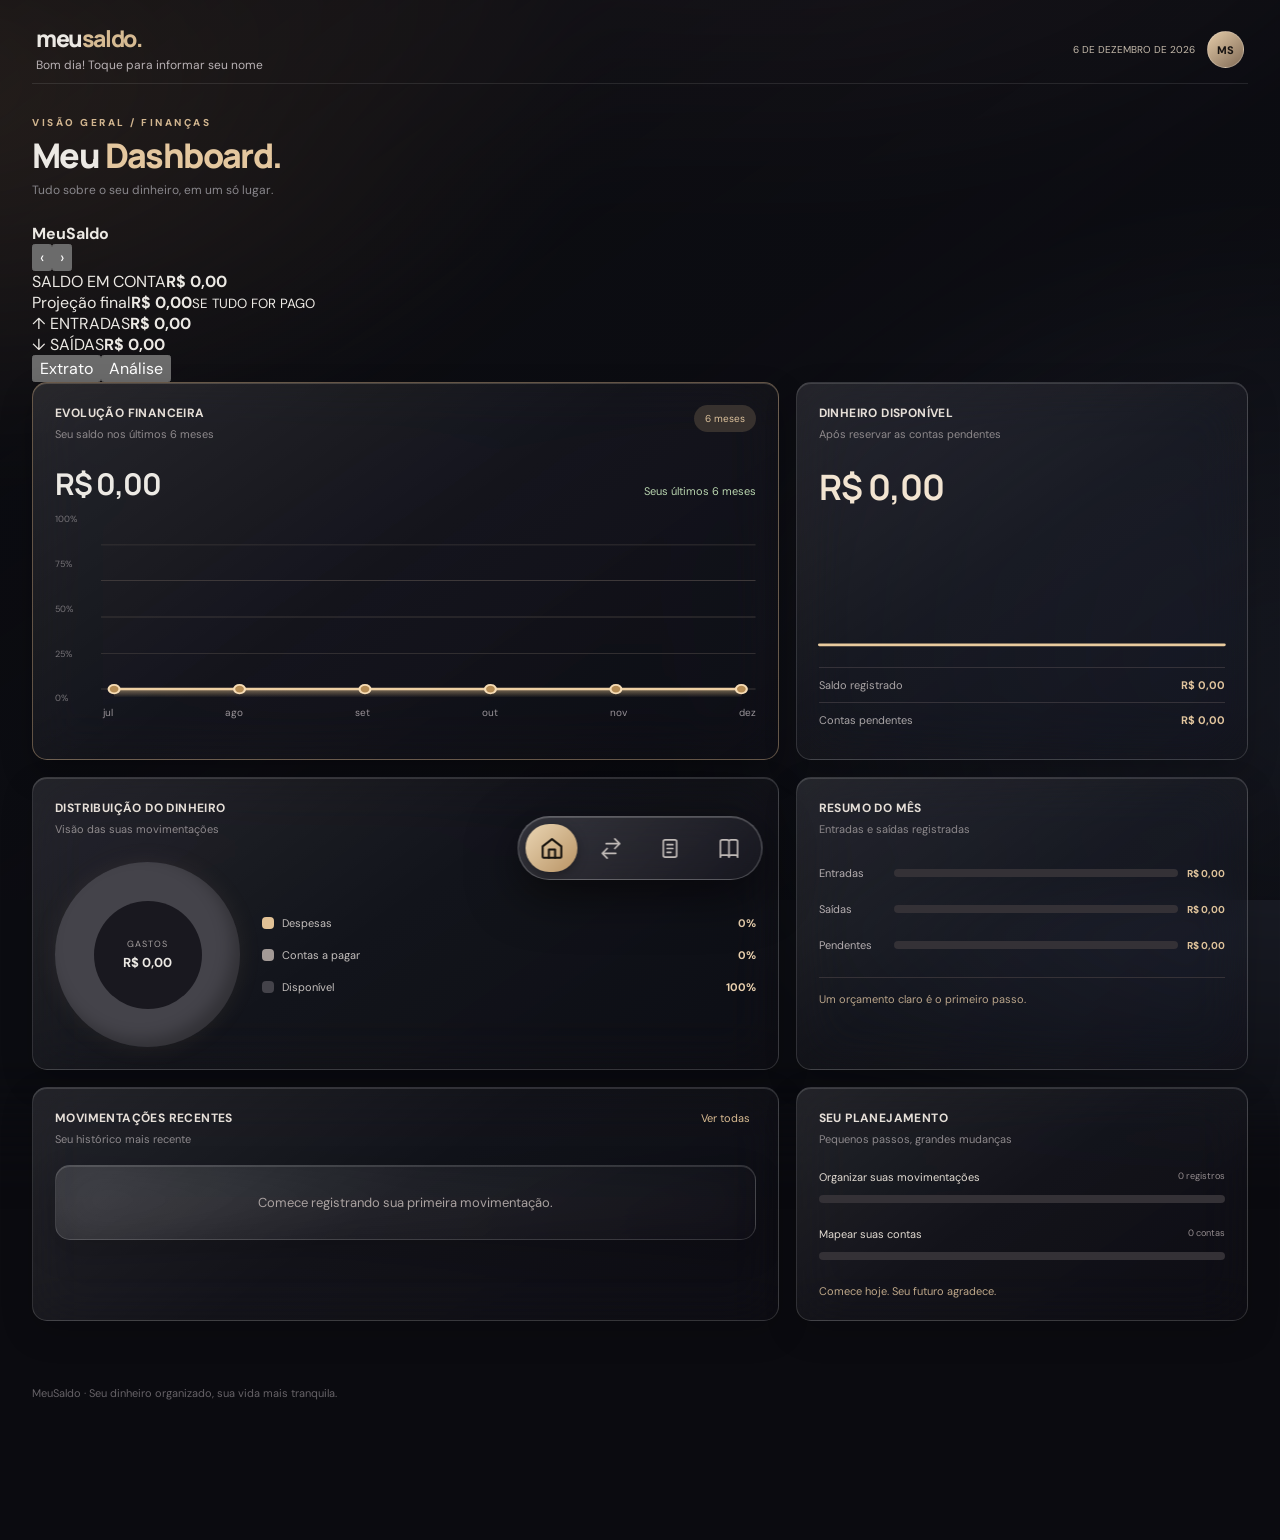
==== index.html @ ece3a99e "feat: add mobile financial summary inspired by approved reference" ====
<!doctype html><html lang="pt-BR"><head><meta charset="utf-8"><meta name="viewport" content="width=device-width,initial-scale=1,viewport-fit=cover"><meta name="theme-color" content="#101115"><meta name="apple-mobile-web-app-capable" content="yes"><meta name="apple-mobile-web-app-status-bar-style" content="black-translucent"><meta name="apple-mobile-web-app-title" content="MeuSaldo"><link rel="icon" type="image/svg+xml" href="./icon.svg"><meta name="description" content="MeuSaldo: organize seu dinheiro, planeje contas e dê os primeiros passos rumo à tranquilidade financeira."><title>MeuSaldo — Seu dinheiro com clareza</title><link rel="stylesheet" href="./style.css"><link rel="manifest" href="./manifest.webmanifest"></head><body><div class="shell"><main class="main"><header class="topbar"><div class="identity"><div class="brand mobile-brand">meu<span>saldo.</span></div><button class="greeting" id="greeting" type="button" title="Toque para informar ou alterar seu nome">Olá, como você se chama?</button></div><div class="top-actions"><span class="date" id="today"></span><button class="avatar" type="button" id="profile-button" title="Alterar seu nome" aria-label="Alterar seu nome">MS</button></div></header><section id="inicio" class="view active"><div class="dashboard-heading"><div><div class="eyebrow">VISÃO GERAL / FINANÇAS</div><h1>Meu <em>Dashboard.</em></h1><p class="intro">Tudo sobre o seu dinheiro, em um só lugar.</p></div></div><section class="reference-summary" aria-label="Resumo financeiro"><div class="reference-summary-top"><strong>Meu<span>Saldo</span></strong><div class="reference-month"><button id="summary-prev" type="button" aria-label="Mês anterior">‹</button><span id="summary-month"></span><button id="summary-next" type="button" aria-label="Próximo mês">›</button></div></div><div class="reference-balance"><span>SALDO EM CONTA</span><strong id="summary-balance">R$ 0,00</strong><div class="reference-projection"><span>Projeção final</span><strong id="summary-projection">R$ 0,00</strong><small>SE TUDO FOR PAGO</small></div></div><div class="reference-totals"><div><span>↑ ENTRADAS</span><strong id="summary-income">R$ 0,00</strong></div><div><span>↓ SAÍDAS</span><strong id="summary-expense">R$ 0,00</strong></div></div><div class="reference-actions"><button type="button" id="summary-extract" class="is-active">Extrato</button><button type="button" id="summary-analysis">Análise</button></div><div id="summary-extract-panel" class="reference-extract"></div></section><div class="dashboard-grid"><article class="panel performance"><div class="panel-head"><div><span class="panel-kicker">EVOLUÇÃO FINANCEIRA</span><small>Seu saldo nos últimos 6 meses</small></div><span class="panel-pill">6 meses</span></div><div class="performance-value"><strong id="balance">R$ 0,00</strong><span id="growth">Acompanhe sua evolução</span></div><div class="chart-area"><div class="chart-grid"><span>100%</span><span>75%</span><span>50%</span><span>25%</span><span>0%</span></div><svg id="balance-chart" viewBox="0 0 600 230" preserveAspectRatio="none" role="img" aria-label="Gráfico de evolução do saldo"></svg></div><div class="chart-months" id="chart-months"></div></article><article class="panel wealth"><div class="panel-head"><div><span class="panel-kicker">DINHEIRO DISPONÍVEL</span><small>Após reservar as contas pendentes</small></div></div><strong class="wealth-value" id="available">R$ 0,00</strong><div class="wealth-graph"><svg id="wealth-chart" viewBox="0 0 360 135" preserveAspectRatio="none" aria-label="Evolução real do saldo"></svg></div><div class="wealth-breakdown"><div><span>Saldo registrado</span><b id="balance-secondary">R$ 0,00</b></div><div><span>Contas pendentes</span><b id="pending">R$ 0,00</b></div></div></article><article class="panel allocation"><div class="panel-head"><div><span class="panel-kicker">DISTRIBUIÇÃO DO DINHEIRO</span><small>Visão das suas movimentações</small></div></div><div class="allocation-content"><div class="donut" id="expense-donut"><div class="donut-hole"><span>GASTOS</span><b id="expense-total">R$ 0</b></div></div><div class="donut-legend"><div><i class="legend-gold"></i><span>Despesas</span><b id="legend-expenses">0%</b></div><div><i class="legend-silver"></i><span>Contas a pagar</span><b id="legend-bills">0%</b></div><div><i class="legend-dark"></i><span>Disponível</span><b id="legend-free">0%</b></div></div></div></article><article class="panel insights"><div class="panel-head"><div><span class="panel-kicker">RESUMO DO MÊS</span><small>Entradas e saídas registradas</small></div></div><div class="insight-bars"><div><span>Entradas</span><div class="bar-track"><i id="income-bar"></i></div><b id="income-month">R$ 0</b></div><div><span>Saídas</span><div class="bar-track"><i id="expense-bar"></i></div><b id="expense-month">R$ 0</b></div><div><span>Pendentes</span><div class="bar-track"><i id="bills-bar"></i></div><b id="bills-month">R$ 0</b></div></div><div class="insight-note">Um orçamento claro é o primeiro passo.</div></article><article class="panel recent-panel"><div class="panel-head"><div><span class="panel-kicker">MOVIMENTAÇÕES RECENTES</span><small>Seu histórico mais recente</small></div><button data-go="movimentos" class="panel-link">Ver todas</button></div><div id="recent" class="items"></div></article><article class="panel goals"><div class="panel-head"><div><span class="panel-kicker">SEU PLANEJAMENTO</span><small>Pequenos passos, grandes mudanças</small></div></div><div class="goal-item"><div><span>Organizar suas movimentações</span><small id="goal-transactions">0 registros</small></div><div class="goal-track"><i id="goal-transactions-bar"></i></div></div><div class="goal-item"><div><span>Mapear suas contas</span><small id="goal-bills">0 contas</small></div><div class="goal-track"><i id="goal-bills-bar"></i></div></div><div class="goal-action">Comece hoje. Seu futuro agradece.</div></article></div></section><section id="movimentos" class="view transaction-view">
<div class="transaction-page">
<header class="transaction-header"><button type="button" class="transaction-back" id="transaction-back" aria-label="Voltar ao início"><svg viewBox="0 0 24 24" fill="none" stroke="currentColor" stroke-width="2" stroke-linecap="round"><path d="M15 18l-6-6 6-6"/></svg></button><h1 id="transaction-page-title">Nova movimentação</h1><span aria-hidden="true" class="transaction-header-spacer"></span></header>
<form id="transaction-form" class="transaction-form">
<div class="transaction-hero">
<label for="transaction-amount" class="transaction-amount-label">VALOR DA MOVIMENTAÇÃO</label>
<input id="transaction-amount" type="text" inputmode="decimal" autocomplete="off" required placeholder="R$ 0,00" aria-label="Valor em reais" class="transaction-amount-input">
<div class="transaction-kind-selector" role="group" aria-label="Tipo de movimentação"><button type="button" id="transaction-income" class="kind-choice is-active" aria-pressed="true"><span class="kind-dot">+</span> Entrada</button><button type="button" id="transaction-expense" class="kind-choice" aria-pressed="false"><span class="kind-dot">−</span> Saída</button></div>
</div>
<div class="transaction-field"><label for="transaction-title">Título</label><input id="transaction-title" type="text" placeholder="Ex.: Salário, Netflix, supermercado" maxlength="80" autocomplete="off" required></div>
<div class="transaction-field"><label for="transaction-date">Data</label><input id="transaction-date" type="date" required></div>
<fieldset class="transaction-field transaction-categories"><legend>Categoria</legend><div id="transaction-category-chips" class="category-chips"><button type="button" data-category="Outros" class="is-active" aria-pressed="true">Outros</button><button type="button" data-category="Alimentação" aria-pressed="false">Alimentação</button><button type="button" data-category="Transporte" aria-pressed="false">Transporte</button><button type="button" data-category="Compras" aria-pressed="false">Compras</button><button type="button" data-category="Saúde" aria-pressed="false">Saúde</button><button type="button" data-category="Casa" aria-pressed="false">Casa</button><button type="button" data-category="Lazer" aria-pressed="false">Lazer</button><button type="button" data-category="Assinaturas" aria-pressed="false">Assinaturas</button><button type="button" data-category="Trabalho" aria-pressed="false">Trabalho</button></div></fieldset>
<div class="transaction-field"><label for="transaction-note">Observação <span>(opcional)</span></label><textarea id="transaction-note" rows="2" maxlength="250" placeholder="Adicione uma observação..."></textarea></div>
<div class="transaction-form-actions"><button type="submit" id="transaction-save" class="transaction-save">Salvar movimentação</button><button type="button" id="transaction-cancel-edit" class="transaction-cancel" hidden>Cancelar edição</button></div>
</form>
<section class="transaction-history"><div class="transaction-history-head"><h2>Histórico de movimentações</h2><span id="transaction-count"></span></div><div id="transactions" class="items"></div></section>
</div></section><section id="contas" class="view"><div class="eyebrow">SEU PLANEJAMENTO</div><h1>Contas & <em>dívidas.</em></h1><p class="intro">Tudo que vence, tudo que já foi pago. Sem perder o controle.</p><div class="bills-overview"><div><span>A PAGAR</span><strong id="bills-pending-total">R$ 0,00</strong><small id="bills-pending-count">Nenhuma conta pendente</small></div><button class="primary bills-add" id="add-bill" type="button"><span aria-hidden="true">＋</span> Nova conta</button></div><div id="bills" class="items spaced"></div><div class="tip spaced"><div><b>Como começar a quitar dívidas?</b><p>Liste cada dívida, anote os juros e o vencimento. Priorizar dívidas com juros mais altos costuma reduzir o custo total, mas mantenha despesas essenciais protegidas.</p></div></div></section><section id="aprender" class="view"><div class="eyebrow">EDUCAÇÃO FINANCEIRA</div><h1>Aprenda a <em>prosperar.</em></h1><p class="intro">Conhecimento simples para decisões mais conscientes.</p><div class="lessons"><article><span>01 · FUNDAMENTOS</span><h2>Primeiro, conheça seus números.</h2><p>Separe gastos essenciais, variáveis e dívidas. O primeiro objetivo não é cortar tudo, mas saber exatamente quanto custa o seu mês.</p></article><article><span>02 · DÍVIDAS</span><h2>Um plano vale mais que o desespero.</h2><p>Liste saldo, taxa de juros e parcela de cada dívida. Compare o custo de renegociação e evite assumir prestações que não cabem no orçamento.</p></article><article><span>03 · RESERVA</span><h2>Construa sua segurança.</h2><p>Comece com uma meta pequena e acessível. Uma reserva de emergência precisa de liquidez e baixo risco, não de promessas de alto retorno.</p></article><article><span>04 · INVESTIMENTOS</span><h2>Entenda antes de investir.</h2><p>Aprenda sobre liquidez, inflação, Tesouro Direto, CDBs e riscos. Investimentos não têm rentabilidade garantida; escolha de acordo com seus objetivos.</p></article></div></section><footer>MeuSaldo · Seu dinheiro organizado, sua vida mais tranquila.</footer></main><nav class="bottom-nav" aria-label="Navegação principal"><button data-tab="inicio" class="active" type="button" aria-label="Início" title="Início" aria-current="page"><svg viewBox="0 0 24 24" width="22" height="22" fill="none" stroke="currentColor" stroke-width="1.75" stroke-linecap="round" stroke-linejoin="round" aria-hidden="true"><path d="m3 10 9-7 9 7v10a1 1 0 0 1-1 1H4a1 1 0 0 1-1-1z"/><path d="M9 21v-8h6v8"/></svg></button><button data-tab="movimentos" type="button" aria-label="Movimentações" title="Movimentações"><svg viewBox="0 0 24 24" width="22" height="22" fill="none" stroke="currentColor" stroke-width="1.75" stroke-linecap="round" stroke-linejoin="round" aria-hidden="true"><path d="M7 7h14m-5-5 5 5-5 5M17 17H3m5-5-5 5 5 5"/></svg></button><button data-tab="contas" type="button" aria-label="Contas e dívidas" title="Contas e dívidas"><svg viewBox="0 0 24 24" width="22" height="22" fill="none" stroke="currentColor" stroke-width="1.75" stroke-linecap="round" stroke-linejoin="round" aria-hidden="true"><rect x="5" y="3" width="14" height="18" rx="2"/><path d="M9 8h6M9 12h6M9 16h4"/></svg></button><button data-tab="aprender" type="button" aria-label="Aprender" title="Aprender"><svg viewBox="0 0 24 24" width="22" height="22" fill="none" stroke="currentColor" stroke-width="1.75" stroke-linecap="round" stroke-linejoin="round" aria-hidden="true"><path d="M12 7v14M3 18V5a2 2 0 0 1 2-2h5a2 2 0 0 1 2 2v16a2 2 0 0 0-2-2H5a2 2 0 0 0-2 2zm18 0V5a2 2 0 0 0-2-2h-5a2 2 0 0 0-2 2v16a2 2 0 0 1 2-2h5a2 2 0 0 1 2 2z"/></svg></button></nav></div><div class="install-banner" id="install-banner" hidden><span>Instale o MeuSaldo no seu dispositivo</span><button id="install-app" type="button">Instalar</button><button id="dismiss-install" type="button" aria-label="Dispensar">×</button></div><dialog id="entry-dialog" class="bill-dialog"><form id="entry-form"><div class="dialog-top"><div><span class="dialog-eyebrow">ORGANIZE SEUS PAGAMENTOS</span><h2 id="dialog-title">Adicionar conta</h2></div><button type="button" id="close-dialog" aria-label="Fechar" title="Fechar">×</button></div><p class="dialog-description">Registre um compromisso para acompanhar o vencimento e não perder de vista.</p><div class="bill-field"><label for="entry-name">Qual conta você quer registrar?</label><input id="entry-name" placeholder="Ex.: Aluguel, internet, cartão..." maxlength="80" required autocomplete="off"></div><div class="bill-field"><label for="entry-value">Valor da conta</label><div class="bill-money-input"><span>R$</span><input id="entry-value" type="number" min="0.01" step="0.01" inputmode="decimal" placeholder="0,00" required></div></div><div class="bill-field"><label id="date-label" for="entry-date">Data de vencimento</label><input id="entry-date" type="date" required></div><div id="kind-label" hidden><select id="entry-kind"><option value="expense">Saída</option><option value="income">Entrada</option></select></div><div class="bill-dialog-actions"><button type="submit" class="primary bill-submit" id="bill-save">Salvar conta</button><button type="button" id="delete-entry" class="danger" hidden>Excluir conta</button></div></form></dialog><div id="save-feedback" class="save-feedback" role="status" aria-live="polite" aria-atomic="true" hidden><span class="save-feedback-icon" aria-hidden="true">✓</span><div><strong id="save-feedback-title">Salvo com sucesso</strong><small id="save-feedback-detail">Seu controle está atualizado.</small></div></div><script src="./app.js" defer></script></body></html>
---- style.css ----
@import url('https://fonts.googleapis.com/css2?family=DM+Sans:wght@400;500;600;700;800&family=Manrope:wght@400;500;600;700;800&display=swap');:root{font-family:'DM Sans',sans-serif;color:#16271f;background:#f5f6f1}*{box-sizing:border-box}body{margin:0}button,input,select{font:inherit}button{cursor:pointer}.shell{min-height:100vh;display:flex}.sidebar{width:264px;background:#10231b;color:#fff;padding:35px 22px;position:sticky;top:0;height:100vh;display:flex;flex-direction:column}.brand{font:800 23px Manrope,sans-serif;letter-spacing:-1.4px;white-space:nowrap}.brand span:last-child{color:#b8eb9e}.brand-icon{display:inline-grid;place-items:center;width:37px;height:37px;background:#b8eb9e;color:#163d27;border-radius:12px;margin-right:7px;font-size:23px}.side-label{font-size:10px;letter-spacing:2px;color:#809d8b;margin:55px 10px 16px}.sidebar nav{display:grid;gap:8px}.sidebar nav button{border:0;background:transparent;color:#9eb4a5;text-align:left;padding:16px;border-radius:12px;font-weight:600}.sidebar nav button.active,.sidebar nav button:hover{background:#284335;color:#e6ffdd}.side-note{margin-top:auto;border-top:1px solid #375043;padding:23px 8px;color:#d6e9dc;font-weight:700;font-size:13px;line-height:1.7}.side-note small{color:#8ca696;font-weight:400}.main{width:min(100%,1050px);margin:auto;padding:28px 54px 70px;align-self:stretch}header{display:flex;align-items:center;justify-content:flex-end;height:35px}.date{font-size:12px;color:#839186}.mobile-brand{display:none}.view{display:none;animation:appear .3s ease}.view.active{display:block}@keyframes appear{from{opacity:.4;transform:translateY(6px)}to{opacity:1;transform:none}}.eyebrow{color:#648774;font-size:10px;font-weight:800;letter-spacing:2.5px;margin-top:45px}h1{font:800 clamp(40px,5vw,65px)/1.1 Manrope,sans-serif;letter-spacing:-3px;margin:14px 0}h1 em{font-style:normal;color:#4c8c62}.intro{color:#78887c;font-size:15px;margin-bottom:32px}.hero{border-radius:23px;background:radial-gradient(circle at 80% 0%,#2e5a3e,#112a20 65%);color:white;padding:35px 40px;box-shadow:0 20px 45px #183a2520}.hero-top{display:flex;justify-content:space-between;color:#b5d0bc;letter-spacing:2px;font-size:11px;font-weight:800}.hero-top span:last-child{font-size:25px;color:#b8eb9e}.hero strong{display:block;font:800 clamp(36px,5vw,59px) Manrope,sans-serif;letter-spacing:-2px;margin:15px 0 3px}.hero p{font-size:12px;color:#a6c2af}.hero-line{height:1px;background:#4a6a54;margin:27px 0}.hero-stats{display:grid;grid-template-columns:1fr 1fr;gap:15px}.hero-stats small{display:block;color:#a8c4af;font-size:10px;letter-spacing:1px;margin-bottom:7px}.hero-stats b{font-size:20px}.section-title{display:flex;align-items:center;justify-content:space-between;margin:37px 0 17px}.section-title h2{font:800 19px Manrope;margin:0;letter-spacing:-.5px}.section-title span{color:#9bad9e;font-size:11px}.section-title button{border:0;background:none;color:#4c8c62;font-weight:700}.tip{background:#e7eee5;border:1px solid #dce7d8;border-radius:17px;padding:23px;display:flex;gap:16px}.tip-icon{width:38px;height:38px;flex:none;border-radius:12px;background:#cce5c6;display:grid;place-items:center;color:#2d6941;font-size:22px}.tip b{font-size:14px}.tip p{font-size:13px;line-height:1.7;color:#63796a;margin:8px 0 0}.quick{display:grid;grid-template-columns:1fr 1fr;gap:14px;margin-top:19px}.quick-btn{border:1px solid #dbe4d9;background:white;border-radius:15px;padding:22px;text-align:left;font-size:22px;color:#357e4c}.quick-btn span{display:block;font-size:13px;font-weight:700;color:#263c2d;margin-top:7px}.items{display:grid;gap:9px}.item{background:#fff;border:1px solid #e5eae2;border-radius:13px;padding:17px;display:flex;align-items:center;gap:14px}.item-icon{width:40px;height:40px;border-radius:12px;display:grid;place-items:center;background:#edf3eb;color:#487e57;font-size:20px}.item-info{flex:1;min-width:0}.item-info b{display:block;overflow:hidden;text-overflow:ellipsis;white-space:nowrap;font-size:13px}.item-info small{display:block;color:#89968a;margin-top:5px}.amount{font-weight:800;white-space:nowrap}.amount.income{color:#368852}.amount.expense{color:#bd6555}.empty{padding:28px;text-align:center;background:#fff;border:1px dashed #d5dfd3;border-radius:15px;color:#819084;font-size:13px}.spaced{margin-top:25px}.primary{border:0;background:#183e29;color:white;border-radius:12px;padding:15px 22px;font-weight:800}.lessons{display:grid;grid-template-columns:1fr 1fr;gap:15px}.lessons article{background:white;border:1px solid #e1e8de;border-radius:17px;padding:26px}.lessons span{color:#4c8c62;font-size:10px;font-weight:800;letter-spacing:1.4px}.lessons h2{font:800 20px Manrope;letter-spacing:-.7px}.lessons p{color:#718072;line-height:1.7;font-size:13px}footer{font-size:11px;color:#9aaa9c;margin-top:65px}.bottom-nav{display:none}dialog{border:0;border-radius:22px;padding:0;width:min(420px,calc(100vw - 30px));box-shadow:0 30px 100px #0004}dialog::backdrop{background:#0c1e18a8}#entry-form{padding:26px;display:grid;gap:18px}.dialog-top{display:flex;justify-content:space-between;align-items:center}.dialog-top h2{font:800 22px Manrope;margin:0}.dialog-top button{border:0;background:none;font-size:28px}label{font-size:12px;font-weight:700;display:grid;gap:8px}input,select{border:1px solid #dce4d9;border-radius:10px;padding:13px;width:100%;background:#fafbf8}.privacy{font-size:11px;color:#819084;text-align:center;margin:0}@media(max-width:850px){.sidebar{display:none}.main{padding:18px 21px 100px}.mobile-brand{display:block;font-size:20px}.mobile-brand .brand-icon{height:30px;width:30px;font-size:18px;border-radius:9px}.date{font-size:11px}header{justify-content:space-between}.eyebrow{margin-top:39px}h1{font-size:44px;letter-spacing:-2px}.hero{padding:26px 23px}.hero strong{font-size:38px}.hero-stats b{font-size:17px}.bottom-nav{display:flex;position:fixed;bottom:0;left:0;right:0;z-index:10;background:#fff;border-top:1px solid #e5eae2;justify-content:space-around;padding:11px 8px max(12px,env(safe-area-inset-bottom));box-shadow:0 -8px 30px #142d1910}.bottom-nav button{border:0;background:none;color:#87958b;font-size:10px;font-weight:700;display:grid;gap:4px;justify-items:center}.bottom-nav button span{font-size:24px;line-height:1.1}.bottom-nav button.active{color:#2c7843}.lessons{grid-template-columns:1fr}.quick-btn{padding:18px}.section-title h2{font-size:17px}}
/* MeuSaldo dark luxury dashboard */
:root{color-scheme:dark;color:#ece9e4;background:#08090c}body{background:radial-gradient(ellipse at 65% -20%,#29252a,#090a0d 65%);color:#ece9e4}.shell{max-width:1600px;margin:0 auto;min-height:100vh;background:#0a0b0e}.sidebar{width:118px;background:#090a0d;border-right:1px solid #242429;padding:24px 11px;align-items:center}.sidebar .brand{font-size:0}.sidebar .brand-icon{background:transparent;color:#e2c397;font-size:34px;width:60px;height:60px;margin:0}.sidebar .side-label,.sidebar .side-note{display:none}.sidebar nav{width:100%;margin-top:48px;gap:15px}.sidebar nav button{font-size:10px;line-height:1.8;padding:15px 4px;text-align:center;min-height:70px;color:#9d9a9c;word-spacing:100px}.sidebar nav button.active,.sidebar nav button:hover{background:linear-gradient(145deg,#363137,#19191c);color:#e7c89e;box-shadow:inset 0 0 0 1px #51473e}.main{max-width:none;width:calc(100% - 118px);padding:0 28px 40px;margin:0;background:#0d0e11}.topbar{height:83px;border-bottom:1px solid #26262a;justify-content:space-between;gap:20px}.welcome{display:grid;gap:3px}.welcome small{color:#9d9899;font-size:12px}.welcome strong{font:700 19px Manrope;letter-spacing:-.5px}.welcome strong span{color:#cdb28e}.top-actions{display:flex;align-items:center;gap:24px}.date{font-size:11px;color:#c4b9aa;text-transform:uppercase}.top-search{background:#17181c;border:1px solid #303036;border-radius:30px;padding:12px 18px;color:#8e8b90;font-size:12px;min-width:190px}.avatar{width:37px;height:37px;border-radius:50%;display:grid;place-items:center;background:linear-gradient(140deg,#e4cba8,#816b56);color:#171311;font-size:11px;font-weight:800}.dashboard-heading{display:flex;justify-content:space-between;align-items:end;gap:20px;margin:18px 0 25px}.eyebrow{color:#d1b58f;margin-top:18px;font-size:10px}.dashboard-heading h1{font-size:34px;letter-spacing:-1.6px;margin:8px 0}.dashboard-heading h1 em{color:#e4c79f}.intro{color:#88868b;margin:0;font-size:12px}.primary{background:linear-gradient(110deg,#e8d1ad,#b89566);color:#16110e;border-radius:10px;padding:13px 18px;font-size:12px;box-shadow:0 4px 20px #b28d5830}.dashboard-grid{display:grid;grid-template-columns:minmax(0,1.65fr) minmax(280px,1fr);gap:17px}.panel{background:linear-gradient(140deg,#202024,#151518 75%);border:1px solid #353239;border-radius:15px;padding:22px;min-width:0;box-shadow:0 12px 30px #0003}.performance{min-height:340px;border-color:#79634b;box-shadow:inset 0 1px 0 #ac8a5b45,0 0 28px #b28e5620}.panel-head{display:flex;align-items:start;justify-content:space-between;gap:12px}.panel-head>div{display:grid;gap:6px}.panel-kicker{font-size:12px;font-weight:700;color:#e6dfd8;letter-spacing:.4px}.panel-head small{font-size:11px;color:#8e898c}.panel-pill{border-radius:25px;background:#37312e;color:#dbc09b;font-size:10px;padding:7px 11px;white-space:nowrap}.dots{font-size:23px;color:#aaa0a0;line-height:0}.performance-value{display:flex;align-items:baseline;justify-content:space-between;gap:10px;margin:22px 0 5px}.performance-value strong{font:700 30px Manrope;letter-spacing:-1.2px}.performance-value span{font-size:11px;color:#b9d5af}.chart-area{height:195px;display:flex;gap:8px;margin-top:7px}.chart-grid{width:38px;display:flex;flex-direction:column;justify-content:space-between;color:#777478;font-size:9px;padding:2px 0}.chart-area svg{width:calc(100% - 46px);height:100%;overflow:visible}.chart-months{display:flex;justify-content:space-between;padding-left:48px;color:#999398;font-size:10px}.wealth-value{font:700 clamp(24px,3vw,35px) Manrope;letter-spacing:-1px;display:block;margin:22px 0 6px;color:#f2e4d1}.wealth-graph{height:140px;margin:0 -8px}.wealth-graph svg{width:100%;height:100%}.wealth-breakdown{margin-top:10px}.wealth-breakdown>div{display:flex;justify-content:space-between;gap:10px;padding:10px 0;border-top:1px solid #353239;font-size:11px}.wealth-breakdown span{color:#aaa5a6}.wealth-breakdown b{color:#e2c59e}.allocation{min-height:265px}.allocation-content{display:flex;align-items:center;justify-content:space-around;gap:22px;margin-top:26px}.donut{width:185px;height:185px;flex:none;border-radius:50%;background:conic-gradient(#e2c296 0 45%,#a39a96 45% 70%,#37363c 70% 100%);box-shadow:inset -8px -8px 15px #0004,0 0 25px #d8b98b15;display:grid;place-items:center}.donut-hole{width:108px;height:108px;background:#1c1c20;border-radius:50%;display:grid;place-content:center;text-align:center;gap:4px}.donut-hole span{font-size:9px;color:#a6a0a0;letter-spacing:1px}.donut-hole b{font-size:13px}.donut-legend{flex:1;display:grid;gap:18px}.donut-legend>div{display:flex;align-items:center;gap:8px;font-size:11px}.donut-legend i{width:12px;height:12px;border-radius:4px;flex:none}.legend-gold{background:#e2c296}.legend-silver{background:#a39a96}.legend-dark{background:#44434a}.donut-legend span{flex:1;color:#c5c0be}.donut-legend b{color:#e9d0ae}.insights{min-height:265px}.insight-bars{display:grid;gap:22px;margin-top:30px}.insight-bars>div{display:grid;grid-template-columns:66px 1fr auto;gap:9px;align-items:center;font-size:11px}.insight-bars span{color:#b5aeb0}.insight-bars b{font-size:10px;color:#dfc39b}.bar-track,.goal-track{height:8px;background:#343136;border-radius:12px;overflow:hidden}.bar-track i,.goal-track i{display:block;height:100%;width:0;background:linear-gradient(90deg,#9e7a50,#f0d6ad);border-radius:12px;transition:width .4s}.insight-note{border-top:1px solid #363237;margin-top:25px;padding-top:14px;color:#b9a48a;font-size:11px}.recent-panel{min-height:230px}.panel-link{background:none;border:0;color:#d9bb92;font-size:11px}.recent-panel .items{margin-top:19px}.item{background:#1a1a1e;border-color:#302e32;color:#eee4d8}.item-icon{background:#3b342e;color:#e4c59c}.item-info small{color:#938c8e}.amount.income{color:#a6d4a3}.amount.expense{color:#e0c39b}.empty{background:#19191c;border:1px dashed #444044;color:#aaa2a1}.goals{min-height:230px}.goal-item{margin-top:24px}.goal-item>div:first-child{display:flex;justify-content:space-between;gap:8px;font-size:11px;color:#e2dbd2}.goal-item small{color:#938b8d}.goal-track{margin-top:11px}.goal-action{margin-top:24px;color:#bfa88a;font-size:11px}.view:not(#inicio) h1{font-size:42px;color:#f4eee5}.view:not(#inicio) h1 em{color:#d8b98b}.view:not(#inicio) .intro{margin-bottom:28px}.view:not(#inicio) .tip{background:#24231f;border-color:#484038}.view:not(#inicio) .tip p{color:#b3a9a0}.view:not(#inicio) .tip-icon{background:#4a3b2d;color:#f0d4a8}.lessons article{background:#1c1c20;border-color:#37343a}.lessons span{color:#d8b98b}.lessons p{color:#a9a2a2}footer{color:#666267}dialog{background:#1d1c20;color:#f3e9db;border:1px solid #68523c}input,select{background:#29282b;color:#fff;border-color:#514942}.privacy{color:#aaa1a0}@media(max-width:1050px){.dashboard-grid{grid-template-columns:minmax(0,1fr) minmax(250px,.85fr)}.allocation-content{gap:12px}.donut{width:145px;height:145px}.donut-hole{width:85px;height:85px}.donut-legend>div{font-size:10px}.panel{padding:17px}}@media(max-width:850px){.shell{display:block}.main{width:100%;padding:0 15px 95px}.topbar{height:66px}.welcome{display:none}.top-actions{gap:12px}.top-search{display:none}.date{font-size:10px}.mobile-brand{display:block;color:#eee4d7}.mobile-brand span:last-child{color:#dfc39b}.mobile-brand .brand-icon{background:transparent;color:#e3c397}.dashboard-heading{align-items:start;margin:16px 0 19px}.dashboard-heading h1{font-size:29px}.dashboard-heading .primary{font-size:0;padding:12px 14px}.dashboard-heading .primary::after{content:'＋';font-size:20px}.dashboard-grid{grid-template-columns:1fr;gap:13px}.panel{padding:19px}.performance{min-height:325px}.performance-value strong{font-size:26px}.performance-value span{font-size:10px}.chart-area{height:170px}.wealth{min-height:300px}.allocation-content{justify-content:flex-start;gap:24px}.donut{width:150px;height:150px}.donut-hole{width:90px;height:90px}.bottom-nav{background:#141416;border-color:#363237}.bottom-nav button{color:#8e8584}.bottom-nav button.active{color:#e2c296}.hero{background:#222}.section-title h2{color:#eee}.quick-btn{background:#202024;border-color:#3c383b}.quick-btn span{color:#eee}}@media(max-width:370px){.donut{width:125px;height:125px}.donut-hole{width:77px;height:77px}.donut-legend>div{font-size:9px}.allocation-content{gap:12px}}

/* Interface refinada: navegação flutuante, sem ícones decorativos */
.shell{display:block;max-width:none}.sidebar{display:none}.main{width:100%;max-width:1450px;margin:auto;padding:0 32px 140px;background:transparent}.topbar{padding:0 4px}.brand{font-size:22px}.brand span:last-child{color:#d6ba92}.mobile-brand{display:block}.mobile-brand .brand-icon{display:none}.dashboard-grid{grid-template-columns:minmax(0,1.65fr) minmax(280px,1fr)}.bottom-nav{display:flex;position:fixed;z-index:30;bottom:max(20px,env(safe-area-inset-bottom));left:50%;right:auto;transform:translateX(-50%);width:max-content;max-width:calc(100vw - 24px);gap:5px;align-items:center;padding:7px;background:linear-gradient(130deg,rgba(79,77,80,.53),rgba(26,27,31,.72));border:1px solid rgba(255,255,255,.23);border-radius:100px;box-shadow:0 15px 50px #0009,inset 0 1px 1px #ffffff36;backdrop-filter:blur(28px) saturate(180%);-webkit-backdrop-filter:blur(28px) saturate(180%)}.bottom-nav button{display:block;border:0;background:transparent;color:#c0bab7;font-size:12px;font-weight:650;padding:13px 19px;border-radius:80px;white-space:nowrap;transition:background .2s,color .2s,transform .2s}.bottom-nav button:hover{transform:translateY(-1px);color:#fff}.bottom-nav button.active{background:linear-gradient(135deg,#ead5b3,#b99465);color:#17130e;box-shadow:0 3px 12px #0005}.item-icon,.dots,.tip-icon{display:none!important}.item{gap:10px}.item button[data-paid],.item button[data-edit],.item button[data-delete]{border:1px solid #665745;background:#2a2624;color:#e8d0ac;border-radius:8px;padding:8px 10px;font-size:11px}.item button[data-delete]{color:#f3b6b6;border-color:#614040}.item-actions{display:flex;gap:6px}.danger{border:1px solid #80504e;background:transparent;color:#f4aaaa;border-radius:10px;padding:12px}.install-banner{position:fixed;z-index:40;bottom:100px;left:50%;transform:translateX(-50%);width:min(440px,calc(100% - 24px));background:rgba(35,34,37,.91);backdrop-filter:blur(22px);-webkit-backdrop-filter:blur(22px);border:1px solid #6a5c4c;border-radius:16px;padding:13px;display:flex;align-items:center;gap:10px;box-shadow:0 12px 35px #0009;font-size:12px}.install-banner[hidden]{display:none}.install-banner span{flex:1}.install-banner button{border:0;background:#d7b98d;color:#17120e;border-radius:8px;padding:9px 12px;font-weight:700}.install-banner #dismiss-install{background:transparent;color:#ddd;font-size:20px}.wealth-graph svg{overflow:visible}@media(max-width:850px){.main{padding:0 15px 135px}.topbar{justify-content:space-between}.bottom-nav{bottom:max(14px,env(safe-area-inset-bottom));padding:6px;gap:1px}.bottom-nav button{padding:12px 11px;font-size:11px}.dashboard-grid{grid-template-columns:1fr}.dashboard-heading .primary{font-size:12px;padding:12px}.dashboard-heading .primary::after{display:none}}@media(max-width:380px){.bottom-nav button{font-size:10px;padding:11px 8px}.dashboard-heading h1{font-size:25px}}@media(prefers-reduced-motion:reduce){*,*::before,*::after{animation-duration:.01ms!important;transition-duration:.01ms!important}}

/* iOS standalone safe areas: keep the header below the status bar */
:root{--meusaldo-safe-top:env(safe-area-inset-top,0px);--meusaldo-safe-bottom:env(safe-area-inset-bottom,0px)}
.main{padding-top:calc(var(--meusaldo-safe-top) + 16px)}
.topbar{height:70px;min-height:70px}
@media(max-width:850px){.main{padding-top:calc(var(--meusaldo-safe-top) + 16px);padding-bottom:calc(var(--meusaldo-safe-bottom) + 135px)}.topbar{height:66px;min-height:66px}.dashboard-heading{margin-top:22px}.bottom-nav{bottom:calc(var(--meusaldo-safe-bottom) + 14px)}}

/* Glass atmosphere — understated native-inspired surfaces */
html{background:#0b0b10}body{min-height:100vh;background:#0b0b10;isolation:isolate}body::before{content:"";position:fixed;z-index:-2;inset:-25%;pointer-events:none;background:radial-gradient(ellipse 38% 31% at 14% 23%,rgba(172,127,87,.28),transparent 90%),radial-gradient(ellipse 38% 42% at 85% 69%,rgba(83,91,118,.3),transparent 88%),radial-gradient(ellipse 40% 30% at 56% 5%,rgba(113,83,88,.2),transparent 90%),#0b0c11;filter:blur(35px)}body::after{content:"";position:fixed;z-index:-1;inset:0;pointer-events:none;background:linear-gradient(145deg,rgba(10,11,15,.45),rgba(20,18,25,.16) 52%,rgba(7,8,12,.55))}.shell{background:transparent}.main{background:transparent}.topbar{height:auto;min-height:68px;align-items:center;border-bottom:1px solid rgba(255,255,255,.1)}.identity{display:flex;flex-direction:column;gap:3px;align-items:flex-start;min-width:0}.mobile-brand{display:block;font-size:23px;line-height:1.2}.greeting{font:400 12px/1.5 'DM Sans',sans-serif;background:none;border:0;padding:0;color:#b8b1b4;text-align:left;max-width:100%;overflow:hidden;text-overflow:ellipsis;white-space:nowrap}.greeting:hover,.greeting:focus-visible{color:#f2d6ae;text-decoration:underline;text-underline-offset:3px}.avatar{border:1px solid rgba(255,255,255,.22);flex:none}.panel,.lessons article,.item,.empty,.view:not(#inicio) .tip{background:linear-gradient(145deg,rgba(255,255,255,.105),rgba(255,255,255,.037) 48%,rgba(23,21,28,.18));border:1px solid rgba(255,255,255,.15);backdrop-filter:blur(26px) saturate(145%);-webkit-backdrop-filter:blur(26px) saturate(145%);box-shadow:inset 0 1px 0 rgba(255,255,255,.13),0 12px 32px rgba(0,0,0,.17)}.performance{border-color:rgba(224,187,142,.4);box-shadow:inset 0 1px 0 rgba(248,224,189,.2),0 14px 32px rgba(0,0,0,.24)}.donut-hole{background:rgba(20,19,26,.88)}.bottom-nav{background:linear-gradient(135deg,rgba(122,119,122,.35),rgba(28,28,35,.62));border:1px solid rgba(255,255,255,.25);box-shadow:0 15px 50px rgba(0,0,0,.55),inset 0 1px 0 rgba(255,255,255,.18);gap:7px}.bottom-nav button{width:52px;height:48px;padding:0;display:grid;place-items:center;border-radius:100px;position:relative}.bottom-nav button svg{width:23px;height:23px;transition:transform .2s ease,stroke-width .2s ease}.bottom-nav button.active svg{transform:scale(1.08);stroke-width:2}.bottom-nav button:active{transform:scale(.92)}.bottom-nav button:focus-visible{outline:2px solid #ecd2a9;outline-offset:2px}.dashboard-heading{margin-top:14px}.transaction-actions{display:flex;flex-wrap:wrap;gap:12px;margin-top:22px}.transaction-actions .primary{flex:1 1 180px;min-height:52px;font-size:13px;display:inline-flex;justify-content:center;align-items:center;gap:9px}.action-income{background:linear-gradient(130deg,#c6dec8,#79a68d);color:#0d2017;box-shadow:0 6px 22px rgba(99,157,116,.14)}.action-expense{background:linear-gradient(130deg,#e7d1ae,#be956b);color:#21170d}.action-symbol{font-size:21px;font-weight:400;line-height:1}.top-actions{gap:12px}.date{font-size:10px}@media(max-width:850px){.topbar{min-height:72px;height:auto;padding-bottom:12px}.mobile-brand{font-size:24px}.greeting{font-size:12px}.dashboard-heading{margin-top:14px}.bottom-nav{gap:6px;padding:7px}.bottom-nav button{width:51px;height:48px;padding:0}.bottom-nav button svg{width:22px;height:22px}.transaction-actions{gap:10px}.transaction-actions .primary{flex-basis:calc(50% - 5px);padding:12px 9px;font-size:12px}.view:not(#inicio) .eyebrow{margin-top:22px}}@media(max-width:370px){.date{display:none}.bottom-nav button{width:49px;height:47px}}

/* Transaction full-page screen — inspired by premium mobile banking */
.transaction-view{position:relative;isolation:isolate;max-width:720px;margin:0 auto;padding-bottom:24px}
.transaction-view::before{content:"";position:absolute;inset:-25px -16px auto;min-height:840px;z-index:-1;pointer-events:none;background:radial-gradient(ellipse at 55% 25%,rgba(43,136,76,.43),transparent 65%),radial-gradient(ellipse at 8% 65%,rgba(39,126,77,.3),transparent 68%);filter:blur(27px)}
.transaction-page{padding:12px 0 20px;color:#f1f9f1}
.transaction-header{display:grid;grid-template-columns:48px 1fr 48px;align-items:center;gap:12px;padding:4px 0 23px;height:auto;border:0}
.transaction-header h1{font:750 clamp(20px,4vw,28px)/1.15 Manrope,sans-serif;letter-spacing:-.7px;text-align:center;margin:0;color:#fff}
.transaction-back{width:45px;height:45px;border:1px solid rgba(255,255,255,.1);border-radius:50%;background:rgba(233,255,234,.16);color:#fff;display:grid;place-items:center;backdrop-filter:blur(16px);-webkit-backdrop-filter:blur(16px)}
.transaction-back svg{width:24px;height:24px}
.transaction-header-spacer{width:45px}
.transaction-form{display:grid;gap:15px}
.transaction-hero{min-height:267px;padding:30px 20px 25px;border:1px solid rgba(163,255,165,.3);border-radius:32px;background:linear-gradient(135deg,rgba(4,24,12,.84),rgba(2,13,9,.94));box-shadow:inset 0 2px 9px rgba(135,255,156,.2),inset 0 0 31px rgba(55,161,88,.12),0 16px 40px rgba(0,0,0,.25);display:flex;flex-direction:column;align-items:center;justify-content:space-between;gap:15px}
.transaction-amount-label{display:block;font:750 11px/1.2 Manrope,sans-serif;color:#a7b7a9;letter-spacing:1.4px;text-align:center}
.transaction-amount-input{border:0!important;background:transparent!important;box-shadow:none!important;padding:0!important;border-radius:0!important;width:100%;max-width:560px;color:#f5fff6!important;outline:none!important;text-align:center;font:800 clamp(48px,10vw,78px)/1.18 Manrope,sans-serif;letter-spacing:-3px;caret-color:#91f59b}
.transaction-amount-input::placeholder{color:#f1fff0;opacity:.8}
.transaction-kind-selector{width:100%;display:flex;align-items:center;justify-content:center;gap:9px;max-width:490px}
.kind-choice{border:1px solid transparent;background:transparent;color:#9aaea0;flex:1;max-width:236px;border-radius:999px;min-height:54px;font-size:15px;font-weight:750;display:flex;align-items:center;justify-content:center;gap:13px;transition:background .2s,color .2s,box-shadow .2s}
.kind-choice.is-active{background:#95f998;color:#081c0e;box-shadow:0 0 20px rgba(128,255,144,.42),inset 0 1px 4px #efffee;border-color:#8afb96}
.kind-choice .kind-dot{display:grid;place-items:center;border:2px solid currentColor;width:31px;height:31px;border-radius:50%;font-size:22px;font-weight:500;line-height:1}
.transaction-field{border:1px solid rgba(143,202,161,.12);background:linear-gradient(120deg,rgba(4,22,12,.88),rgba(1,12,7,.88));border-radius:25px;padding:21px 24px;min-width:0}
.transaction-field label,.transaction-field legend{font-size:12px;font-weight:650;color:#a0b3a5;line-height:1.3;display:block;margin-bottom:9px}
.transaction-field label span{color:#718b7b;font-weight:400}
.transaction-field input,.transaction-field textarea{width:100%;border:0!important;border-radius:0!important;background:transparent!important;color:#fff!important;padding:0!important;font:650 16px/1.45 Manrope,sans-serif;box-shadow:none!important;outline-offset:4px}
.transaction-field input::placeholder,.transaction-field textarea::placeholder{color:#677f6d;opacity:1}
.transaction-field input[type="date"]{color-scheme:dark;min-height:29px}
.transaction-field textarea{resize:vertical;min-height:46px}
fieldset.transaction-categories{margin:0;min-inline-size:0}
.category-chips{display:flex;flex-wrap:wrap;gap:10px;margin-top:14px}
.category-chips button{border:1px solid rgba(151,235,163,.08);background:#031108;color:#aab6ab;border-radius:999px;padding:12px 17px;font-size:13px;line-height:1.1;font-weight:750;transition:background .17s,color .17s,transform .17s}
.category-chips button.is-active{background:#95f998;color:#0c2411;border-color:#95f998;box-shadow:0 0 12px rgba(128,255,144,.22)}
.category-chips button:active,.kind-choice:active,.transaction-save:active{transform:scale(.97)}
.transaction-save{border:0;background:linear-gradient(110deg,#a6ffa7,#76e98e);color:#08200e;font:800 15px Manrope,sans-serif;border-radius:999px;min-height:59px;width:100%;box-shadow:0 9px 25px rgba(77,219,104,.24)}
.transaction-form-actions{display:grid;gap:10px;margin-top:8px}
.transaction-cancel{border:1px solid rgba(255,255,255,.16);border-radius:99px;padding:14px;background:rgba(255,255,255,.05);color:#ddd}
.transaction-history{margin-top:38px;border-top:1px solid rgba(150,218,170,.2);padding-top:23px}
.transaction-history-head{display:flex;justify-content:space-between;align-items:center;gap:12px;margin-bottom:16px}
.transaction-history h2{font:750 17px Manrope,sans-serif;margin:0;color:#f1f8ef}
.transaction-history-head span{font-size:12px;color:#91a898}
.transaction-history .item{background:rgba(4,28,16,.57);border:1px solid rgba(160,241,177,.13);flex-wrap:wrap}
.transaction-history .item-actions{width:100%;justify-content:flex-end}
@media(max-width:850px){.transaction-view{margin:0 -2px}.transaction-page{padding-top:7px}.transaction-header{padding-bottom:20px}.transaction-hero{min-height:251px;border-radius:30px}.transaction-field{padding:19px 21px;border-radius:23px}.transaction-amount-input{font-size:clamp(44px,12vw,69px)}.transaction-history{margin-bottom:42px}}
@media(max-width:370px){.transaction-hero{padding:27px 14px}.kind-choice{font-size:13px;gap:7px}.category-chips button{padding:11px 13px}}

/* MeuSaldo: unified champagne/gold transaction styling and polished bill editor */
.transaction-view::before{background:radial-gradient(ellipse at 55% 25%,rgba(173,127,72,.22),transparent 65%),radial-gradient(ellipse at 8% 65%,rgba(138,109,86,.14),transparent 68%)}
.transaction-header{grid-template-columns:45px minmax(0,1fr) 45px;width:100%;justify-content:stretch}
.transaction-header h1{justify-self:center;align-self:center;width:100%;color:#f6e9d8}
.transaction-hero{background:linear-gradient(135deg,rgba(43,33,31,.91),rgba(18,17,23,.96));border-color:rgba(227,189,138,.3);box-shadow:inset 0 2px 9px rgba(245,213,167,.1),inset 0 0 31px rgba(178,128,70,.07),0 16px 40px rgba(0,0,0,.25)}
.transaction-amount-label{color:#bdb0a3}.transaction-amount-input{color:#fff8ee!important;caret-color:#e8c99b}.transaction-amount-input::placeholder{color:#e7d4bb}
.kind-choice{color:#b1a5a0}.kind-choice.is-active{background:linear-gradient(115deg,#f0d5a9,#c99d68);color:#231a16;border-color:#e3c18c;box-shadow:0 7px 24px rgba(204,157,95,.19),inset 0 1px 2px #fff6e0}
.transaction-field{background:linear-gradient(125deg,rgba(40,34,36,.85),rgba(18,17,24,.9));border-color:rgba(237,208,171,.12)}
.transaction-field label,.transaction-field legend{color:#bcb1ab}.transaction-field label span{color:#8d8582}.transaction-field input::placeholder,.transaction-field textarea::placeholder{color:#827a77}
.category-chips button{background:rgba(24,22,26,.8);border-color:rgba(234,204,166,.13);color:#c0b4ab}
.category-chips button.is-active{background:linear-gradient(115deg,#f0d5a9,#c99d68);color:#271d16;border-color:#e3c18c;box-shadow:0 5px 17px rgba(204,157,95,.14)}
.transaction-save,.bill-submit{background:linear-gradient(115deg,#f0d5a9,#c99d68)!important;color:#241b17!important;box-shadow:0 10px 25px rgba(195,147,89,.19)!important;transition:transform .2s ease,filter .2s ease,box-shadow .2s ease}
.transaction-save:active,.bill-submit:active{transform:scale(.975)}.transaction-save:hover,.bill-submit:hover{filter:brightness(1.08)}
.transaction-history{border-top-color:rgba(227,189,138,.18)}.transaction-history .item{background:rgba(38,32,35,.55);border-color:rgba(227,189,138,.13)}
.transaction-back{background:rgba(235,208,174,.09);color:#f5dcb7}
.bills-overview{display:flex;justify-content:space-between;align-items:center;gap:20px;padding:24px;border:1px solid rgba(226,194,154,.25);border-radius:23px;background:linear-gradient(120deg,rgba(99,73,62,.27),rgba(27,25,31,.75));box-shadow:inset 0 1px rgba(255,255,255,.09);margin:12px 0 26px}
.bills-overview>div{display:grid;gap:7px}.bills-overview span{font-size:10px;letter-spacing:1.5px;color:#b7a49b;font-weight:800}.bills-overview strong{font:750 clamp(25px,4vw,36px)/1.2 Manrope,sans-serif;color:#f5e2c5}.bills-overview small{font-size:12px;color:#a69a96}.bills-add{display:flex;align-items:center;gap:7px;background:linear-gradient(120deg,#eacda3,#c69b69);color:#261b16;white-space:nowrap;border-radius:13px}.bills-add span{font-size:23px;line-height:1}
.bill-dialog{width:min(460px,calc(100vw - 26px));max-height:min(88dvh,780px);overflow-y:auto;background:#19181e;color:#f5f0eb;border:1px solid rgba(231,201,161,.25);border-radius:25px;box-shadow:0 30px 90px rgba(0,0,0,.65)}
.bill-dialog::backdrop{background:rgba(5,5,8,.75);backdrop-filter:blur(6px);-webkit-backdrop-filter:blur(6px)}
.bill-dialog #entry-form{padding:30px;gap:20px}.bill-dialog .dialog-top{gap:15px;align-items:flex-start}.bill-dialog .dialog-top h2{font:800 25px/1.2 Manrope,sans-serif;letter-spacing:-.9px;margin:8px 0 0;color:#f7e7d3}.dialog-eyebrow{font-size:10px;font-weight:800;letter-spacing:1.4px;color:#c8a57b}
.bill-dialog .dialog-top button{color:#c8beb8;border:1px solid rgba(255,255,255,.14);border-radius:50%;width:35px;height:35px;display:grid;place-items:center;flex:none;font-size:23px;line-height:1}
.dialog-description{margin:-6px 0 2px;color:#a79e9b;font-size:13px;line-height:1.55}
.bill-field{display:grid;gap:9px}.bill-field label{font-size:12px;font-weight:700;color:#c8bbb0}.bill-field input{background:rgba(255,255,255,.045);border:1px solid rgba(255,255,255,.14);color:#fff;border-radius:13px;min-height:52px;padding:13px 15px;outline:none;color-scheme:dark}.bill-field input:focus{border-color:#d7b384;box-shadow:0 0 0 3px rgba(215,179,132,.12)}.bill-field input::placeholder{color:#777078}
.bill-money-input{display:flex;align-items:center;border:1px solid rgba(255,255,255,.14);background:rgba(255,255,255,.045);border-radius:13px;padding-left:16px;gap:8px}.bill-money-input span{color:#d8b78a;font-weight:800;font-size:16px}.bill-money-input input{background:transparent;border:0;box-shadow:none!important;min-height:52px;padding-left:0;font-size:21px;font-weight:750}.bill-money-input:focus-within{border-color:#d7b384;box-shadow:0 0 0 3px rgba(215,179,132,.12)}
.bill-dialog-actions{display:grid;gap:10px;margin-top:4px}.bill-submit{width:100%;min-height:54px;border-radius:13px}.bill-dialog .danger{background:transparent;border:1px solid rgba(236,113,113,.35);color:#f0a2a2;border-radius:12px;padding:12px}
.save-feedback[hidden]{display:none!important}.save-feedback{position:fixed;z-index:100;left:50%;bottom:calc(env(safe-area-inset-bottom,0px) + 96px);transform:translate(-50%,18px) scale(.94);width:min(390px,calc(100vw - 32px));padding:16px 18px;display:flex;align-items:center;gap:13px;background:linear-gradient(125deg,rgba(47,42,42,.98),rgba(24,23,28,.98));border:1px solid rgba(232,195,144,.48);border-radius:18px;box-shadow:0 20px 55px rgba(0,0,0,.52),inset 0 1px rgba(255,255,255,.12);color:#f9efe4;animation:feedback-in .38s cubic-bezier(.2,1.2,.3,1) forwards;pointer-events:none}
.save-feedback-icon{width:42px;height:42px;border-radius:50%;background:linear-gradient(125deg,#f0d5a9,#c99d68);color:#241b17;display:grid;place-items:center;font-size:24px;font-weight:800;flex:none;animation:check-pop .5s cubic-bezier(.2,1.5,.4,1) both}
.save-feedback strong{display:block;font-size:14px}.save-feedback small{display:block;margin-top:4px;font-size:12px;color:#b8aaa0}
@keyframes feedback-in{from{opacity:0;transform:translate(-50%,18px) scale(.94)}to{opacity:1;transform:translate(-50%,0) scale(1)}}@keyframes check-pop{from{transform:scale(.25) rotate(-35deg);opacity:0}to{transform:scale(1) rotate(0);opacity:1}}
@media(max-width:520px){.bills-overview{padding:20px 17px;gap:12px}.bills-add{font-size:12px;padding:12px 13px}.bill-dialog #entry-form{padding:24px 21px}.transaction-header{gap:4px}.transaction-header h1{font-size:20px}}
@media(prefers-reduced-motion:reduce){.save-feedback,.save-feedback-icon{animation:none!important;transform:none}.save-feedback{transform:translateX(-50%)}}
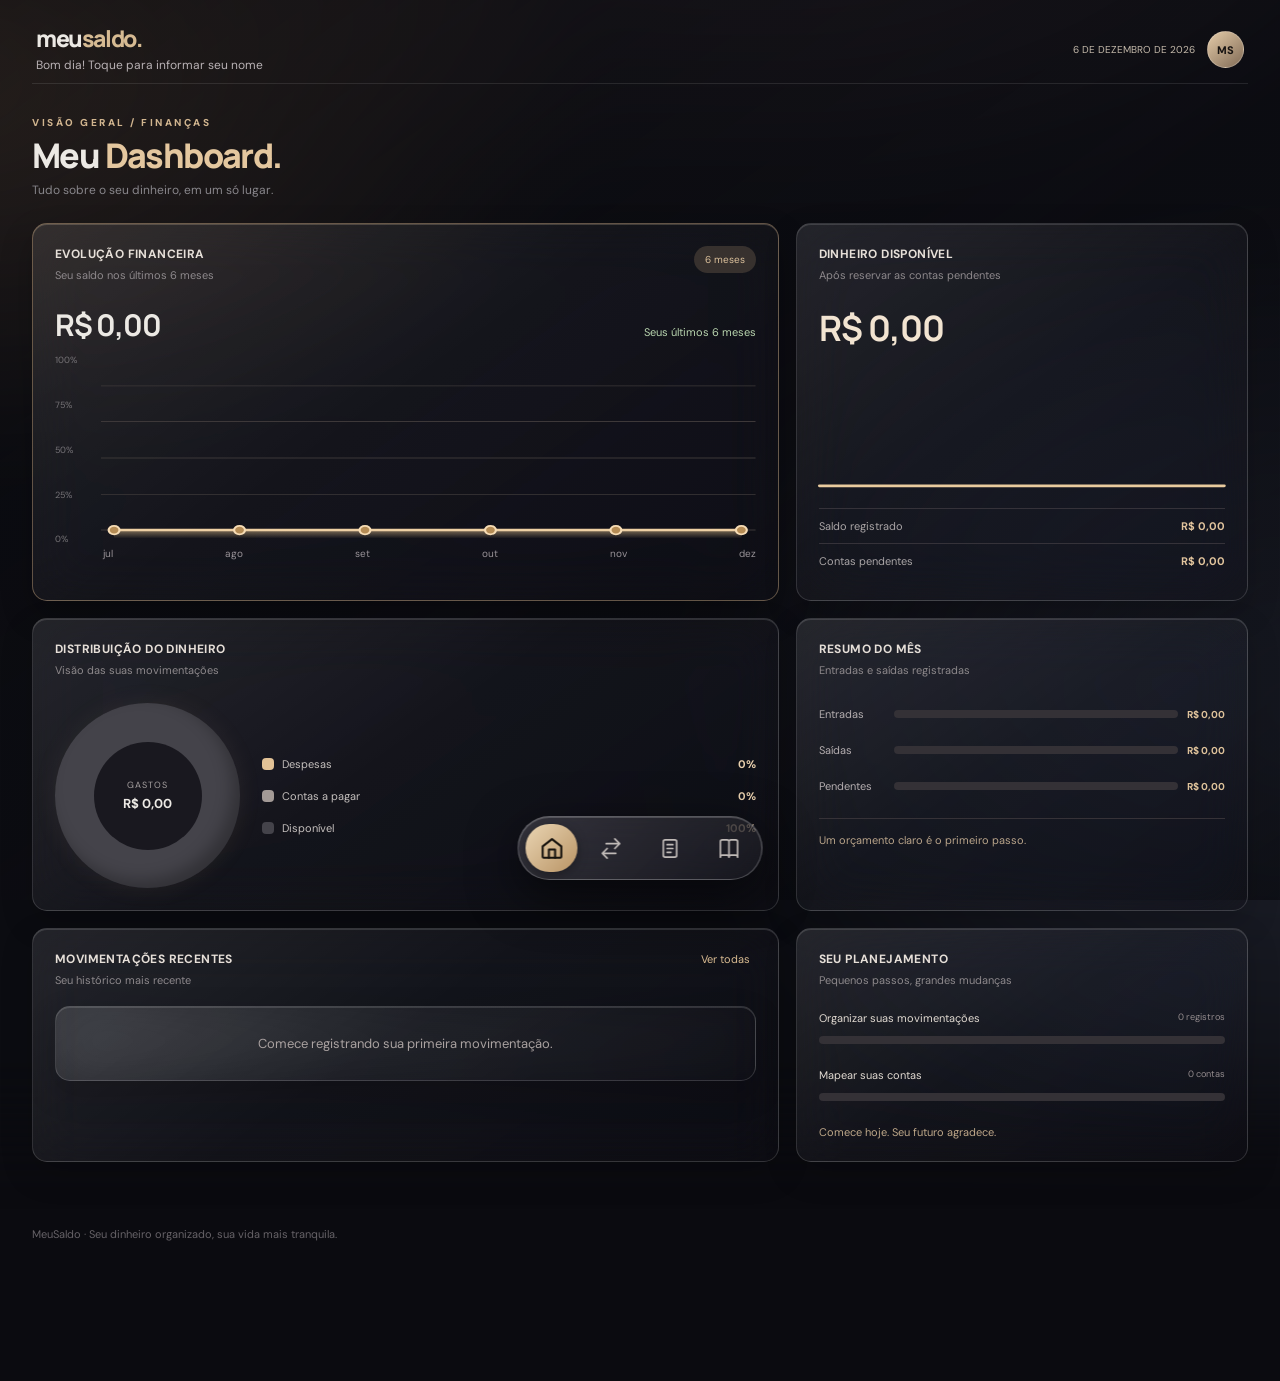
==== commit 08fa7de3: "revert: restore original MeuSaldo dashboard (index.html)" ====
--- a/index.html
+++ b/index.html
@@ -1,4 +1,4 @@
-<!doctype html><html lang="pt-BR"><head><meta charset="utf-8"><meta name="viewport" content="width=device-width,initial-scale=1,viewport-fit=cover"><meta name="theme-color" content="#101115"><meta name="apple-mobile-web-app-capable" content="yes"><meta name="apple-mobile-web-app-status-bar-style" content="black-translucent"><meta name="apple-mobile-web-app-title" content="MeuSaldo"><link rel="icon" type="image/svg+xml" href="./icon.svg"><meta name="description" content="MeuSaldo: organize seu dinheiro, planeje contas e dê os primeiros passos rumo à tranquilidade financeira."><title>MeuSaldo — Seu dinheiro com clareza</title><link rel="stylesheet" href="./style.css"><link rel="manifest" href="./manifest.webmanifest"></head><body><div class="shell"><main class="main"><header class="topbar"><div class="identity"><div class="brand mobile-brand">meu<span>saldo.</span></div><button class="greeting" id="greeting" type="button" title="Toque para informar ou alterar seu nome">Olá, como você se chama?</button></div><div class="top-actions"><span class="date" id="today"></span><button class="avatar" type="button" id="profile-button" title="Alterar seu nome" aria-label="Alterar seu nome">MS</button></div></header><section id="inicio" class="view active"><div class="dashboard-heading"><div><div class="eyebrow">VISÃO GERAL / FINANÇAS</div><h1>Meu <em>Dashboard.</em></h1><p class="intro">Tudo sobre o seu dinheiro, em um só lugar.</p></div></div><section class="reference-summary" aria-label="Resumo financeiro"><div class="reference-summary-top"><strong>Meu<span>Saldo</span></strong><div class="reference-month"><button id="summary-prev" type="button" aria-label="Mês anterior">‹</button><span id="summary-month"></span><button id="summary-next" type="button" aria-label="Próximo mês">›</button></div></div><div class="reference-balance"><span>SALDO EM CONTA</span><strong id="summary-balance">R$ 0,00</strong><div class="reference-projection"><span>Projeção final</span><strong id="summary-projection">R$ 0,00</strong><small>SE TUDO FOR PAGO</small></div></div><div class="reference-totals"><div><span>↑ ENTRADAS</span><strong id="summary-income">R$ 0,00</strong></div><div><span>↓ SAÍDAS</span><strong id="summary-expense">R$ 0,00</strong></div></div><div class="reference-actions"><button type="button" id="summary-extract" class="is-active">Extrato</button><button type="button" id="summary-analysis">Análise</button></div><div id="summary-extract-panel" class="reference-extract"></div></section><div class="dashboard-grid"><article class="panel performance"><div class="panel-head"><div><span class="panel-kicker">EVOLUÇÃO FINANCEIRA</span><small>Seu saldo nos últimos 6 meses</small></div><span class="panel-pill">6 meses</span></div><div class="performance-value"><strong id="balance">R$ 0,00</strong><span id="growth">Acompanhe sua evolução</span></div><div class="chart-area"><div class="chart-grid"><span>100%</span><span>75%</span><span>50%</span><span>25%</span><span>0%</span></div><svg id="balance-chart" viewBox="0 0 600 230" preserveAspectRatio="none" role="img" aria-label="Gráfico de evolução do saldo"></svg></div><div class="chart-months" id="chart-months"></div></article><article class="panel wealth"><div class="panel-head"><div><span class="panel-kicker">DINHEIRO DISPONÍVEL</span><small>Após reservar as contas pendentes</small></div></div><strong class="wealth-value" id="available">R$ 0,00</strong><div class="wealth-graph"><svg id="wealth-chart" viewBox="0 0 360 135" preserveAspectRatio="none" aria-label="Evolução real do saldo"></svg></div><div class="wealth-breakdown"><div><span>Saldo registrado</span><b id="balance-secondary">R$ 0,00</b></div><div><span>Contas pendentes</span><b id="pending">R$ 0,00</b></div></div></article><article class="panel allocation"><div class="panel-head"><div><span class="panel-kicker">DISTRIBUIÇÃO DO DINHEIRO</span><small>Visão das suas movimentações</small></div></div><div class="allocation-content"><div class="donut" id="expense-donut"><div class="donut-hole"><span>GASTOS</span><b id="expense-total">R$ 0</b></div></div><div class="donut-legend"><div><i class="legend-gold"></i><span>Despesas</span><b id="legend-expenses">0%</b></div><div><i class="legend-silver"></i><span>Contas a pagar</span><b id="legend-bills">0%</b></div><div><i class="legend-dark"></i><span>Disponível</span><b id="legend-free">0%</b></div></div></div></article><article class="panel insights"><div class="panel-head"><div><span class="panel-kicker">RESUMO DO MÊS</span><small>Entradas e saídas registradas</small></div></div><div class="insight-bars"><div><span>Entradas</span><div class="bar-track"><i id="income-bar"></i></div><b id="income-month">R$ 0</b></div><div><span>Saídas</span><div class="bar-track"><i id="expense-bar"></i></div><b id="expense-month">R$ 0</b></div><div><span>Pendentes</span><div class="bar-track"><i id="bills-bar"></i></div><b id="bills-month">R$ 0</b></div></div><div class="insight-note">Um orçamento claro é o primeiro passo.</div></article><article class="panel recent-panel"><div class="panel-head"><div><span class="panel-kicker">MOVIMENTAÇÕES RECENTES</span><small>Seu histórico mais recente</small></div><button data-go="movimentos" class="panel-link">Ver todas</button></div><div id="recent" class="items"></div></article><article class="panel goals"><div class="panel-head"><div><span class="panel-kicker">SEU PLANEJAMENTO</span><small>Pequenos passos, grandes mudanças</small></div></div><div class="goal-item"><div><span>Organizar suas movimentações</span><small id="goal-transactions">0 registros</small></div><div class="goal-track"><i id="goal-transactions-bar"></i></div></div><div class="goal-item"><div><span>Mapear suas contas</span><small id="goal-bills">0 contas</small></div><div class="goal-track"><i id="goal-bills-bar"></i></div></div><div class="goal-action">Comece hoje. Seu futuro agradece.</div></article></div></section><section id="movimentos" class="view transaction-view">
+<!doctype html><html lang="pt-BR"><head><meta charset="utf-8"><meta name="viewport" content="width=device-width,initial-scale=1,viewport-fit=cover"><meta name="theme-color" content="#101115"><meta name="apple-mobile-web-app-capable" content="yes"><meta name="apple-mobile-web-app-status-bar-style" content="black-translucent"><meta name="apple-mobile-web-app-title" content="MeuSaldo"><link rel="icon" type="image/svg+xml" href="./icon.svg"><meta name="description" content="MeuSaldo: organize seu dinheiro, planeje contas e dê os primeiros passos rumo à tranquilidade financeira."><title>MeuSaldo — Seu dinheiro com clareza</title><link rel="stylesheet" href="./style.css"><link rel="manifest" href="./manifest.webmanifest"></head><body><div class="shell"><main class="main"><header class="topbar"><div class="identity"><div class="brand mobile-brand">meu<span>saldo.</span></div><button class="greeting" id="greeting" type="button" title="Toque para informar ou alterar seu nome">Olá, como você se chama?</button></div><div class="top-actions"><span class="date" id="today"></span><button class="avatar" type="button" id="profile-button" title="Alterar seu nome" aria-label="Alterar seu nome">MS</button></div></header><section id="inicio" class="view active"><div class="dashboard-heading"><div><div class="eyebrow">VISÃO GERAL / FINANÇAS</div><h1>Meu <em>Dashboard.</em></h1><p class="intro">Tudo sobre o seu dinheiro, em um só lugar.</p></div></div><div class="dashboard-grid"><article class="panel performance"><div class="panel-head"><div><span class="panel-kicker">EVOLUÇÃO FINANCEIRA</span><small>Seu saldo nos últimos 6 meses</small></div><span class="panel-pill">6 meses</span></div><div class="performance-value"><strong id="balance">R$ 0,00</strong><span id="growth">Acompanhe sua evolução</span></div><div class="chart-area"><div class="chart-grid"><span>100%</span><span>75%</span><span>50%</span><span>25%</span><span>0%</span></div><svg id="balance-chart" viewBox="0 0 600 230" preserveAspectRatio="none" role="img" aria-label="Gráfico de evolução do saldo"></svg></div><div class="chart-months" id="chart-months"></div></article><article class="panel wealth"><div class="panel-head"><div><span class="panel-kicker">DINHEIRO DISPONÍVEL</span><small>Após reservar as contas pendentes</small></div></div><strong class="wealth-value" id="available">R$ 0,00</strong><div class="wealth-graph"><svg id="wealth-chart" viewBox="0 0 360 135" preserveAspectRatio="none" aria-label="Evolução real do saldo"></svg></div><div class="wealth-breakdown"><div><span>Saldo registrado</span><b id="balance-secondary">R$ 0,00</b></div><div><span>Contas pendentes</span><b id="pending">R$ 0,00</b></div></div></article><article class="panel allocation"><div class="panel-head"><div><span class="panel-kicker">DISTRIBUIÇÃO DO DINHEIRO</span><small>Visão das suas movimentações</small></div></div><div class="allocation-content"><div class="donut" id="expense-donut"><div class="donut-hole"><span>GASTOS</span><b id="expense-total">R$ 0</b></div></div><div class="donut-legend"><div><i class="legend-gold"></i><span>Despesas</span><b id="legend-expenses">0%</b></div><div><i class="legend-silver"></i><span>Contas a pagar</span><b id="legend-bills">0%</b></div><div><i class="legend-dark"></i><span>Disponível</span><b id="legend-free">0%</b></div></div></div></article><article class="panel insights"><div class="panel-head"><div><span class="panel-kicker">RESUMO DO MÊS</span><small>Entradas e saídas registradas</small></div></div><div class="insight-bars"><div><span>Entradas</span><div class="bar-track"><i id="income-bar"></i></div><b id="income-month">R$ 0</b></div><div><span>Saídas</span><div class="bar-track"><i id="expense-bar"></i></div><b id="expense-month">R$ 0</b></div><div><span>Pendentes</span><div class="bar-track"><i id="bills-bar"></i></div><b id="bills-month">R$ 0</b></div></div><div class="insight-note">Um orçamento claro é o primeiro passo.</div></article><article class="panel recent-panel"><div class="panel-head"><div><span class="panel-kicker">MOVIMENTAÇÕES RECENTES</span><small>Seu histórico mais recente</small></div><button data-go="movimentos" class="panel-link">Ver todas</button></div><div id="recent" class="items"></div></article><article class="panel goals"><div class="panel-head"><div><span class="panel-kicker">SEU PLANEJAMENTO</span><small>Pequenos passos, grandes mudanças</small></div></div><div class="goal-item"><div><span>Organizar suas movimentações</span><small id="goal-transactions">0 registros</small></div><div class="goal-track"><i id="goal-transactions-bar"></i></div></div><div class="goal-item"><div><span>Mapear suas contas</span><small id="goal-bills">0 contas</small></div><div class="goal-track"><i id="goal-bills-bar"></i></div></div><div class="goal-action">Comece hoje. Seu futuro agradece.</div></article></div></section><section id="movimentos" class="view transaction-view">
 <div class="transaction-page">
 <header class="transaction-header"><button type="button" class="transaction-back" id="transaction-back" aria-label="Voltar ao início"><svg viewBox="0 0 24 24" fill="none" stroke="currentColor" stroke-width="2" stroke-linecap="round"><path d="M15 18l-6-6 6-6"/></svg></button><h1 id="transaction-page-title">Nova movimentação</h1><span aria-hidden="true" class="transaction-header-spacer"></span></header>
 <form id="transaction-form" class="transaction-form">
--- a/style.css
+++ b/style.css
@@ -87,3 +87,6 @@
 @keyframes feedback-in{from{opacity:0;transform:translate(-50%,18px) scale(.94)}to{opacity:1;transform:translate(-50%,0) scale(1)}}@keyframes check-pop{from{transform:scale(.25) rotate(-35deg);opacity:0}to{transform:scale(1) rotate(0);opacity:1}}
 @media(max-width:520px){.bills-overview{padding:20px 17px;gap:12px}.bills-add{font-size:12px;padding:12px 13px}.bill-dialog #entry-form{padding:24px 21px}.transaction-header{gap:4px}.transaction-header h1{font-size:20px}}
 @media(prefers-reduced-motion:reduce){.save-feedback,.save-feedback-icon{animation:none!important;transform:none}.save-feedback{transform:translateX(-50%)}}
+
+/* Resumo financeiro mobile-first */
+.reference-summary{margin:24px 0 32px;color:#172139}.reference-summary-top{display:flex;align-items:center;justify-content:space-between;gap:12px;margin-bottom:20px}.reference-summary-top>strong{font:800 24px Manrope,sans-serif}.reference-summary-top>strong span{color:#079e76}.reference-month{display:flex;align-items:center;gap:13px;padding:7px 12px;background:#fff;border:1px solid #dce3eb;border-radius:30px;box-shadow:0 4px 12px #101b3020;font-weight:800;font-size:13px}.reference-month button{border:0;background:none;font-size:26px;color:#44546c;padding:0 5px}.reference-balance{border-radius:24px;padding:30px 24px 24px;background:linear-gradient(135deg,#202e47,#10172b);color:#fff;text-align:center;box-shadow:0 12px 24px #101b3020}.reference-balance>span{display:block;color:#72e1b7;letter-spacing:2px;font-size:13px;font-weight:700}.reference-balance>strong{display:block;font:800 clamp(32px,6vw,55px) Manrope,sans-serif;margin:12px 0 24px;letter-spacing:-1.5px}.reference-projection{background:#ffffff16;border-radius:18px;padding:19px 12px;display:grid;gap:8px}.reference-projection span{color:#78e6b7;font-size:17px}.reference-projection strong{font-size:clamp(26px,5vw,37px);color:#ff858d}.reference-projection small{color:#a6aec0;letter-spacing:1px}.reference-totals{display:grid;grid-template-columns:1fr 1fr;gap:14px;margin-top:17px}.reference-totals>div{background:#fff;border:1px solid #e7ebef;border-radius:19px;padding:22px 17px;box-shadow:0 4px 10px #1b274318}.reference-totals span{font-size:12px;color:#647087;font-weight:800}.reference-totals strong{display:block;margin-top:12px;font-size:clamp(17px,3.5vw,24px)}.reference-actions{display:grid;grid-template-columns:1fr 1fr;gap:6px;background:#fff;border:1px solid #e1e6ed;border-radius:17px;padding:6px;margin-top:22px}.reference-actions button{border:0;border-radius:12px;background:transparent;color:#8792a5;font-weight:800;padding:14px}.reference-actions button.is-active{background:#08b989;color:#fff}.reference-extract{margin-top:14px;background:#fff;border:1px solid #e7ebef;border-radius:19px;padding:8px 18px}.reference-extract p{color:#647087;font-size:14px}.reference-entry{display:flex;justify-content:space-between;align-items:center;gap:10px;padding:15px 0;border-bottom:1px solid #edf0f4}.reference-entry:last-child{border:0}.reference-entry b,.reference-entry small{display:block}.reference-entry small{color:#8994a6;margin-top:4px;font-size:11px}.reference-entry strong{color:#e26774;white-space:nowrap}.reference-entry strong.positive{color:#079e76}@media(max-width:600px){.reference-summary{margin-top:20px}.reference-balance{padding:25px 17px}.reference-summary-top>strong{font-size:20px}.reference-totals>div{padding:17px 12px}}
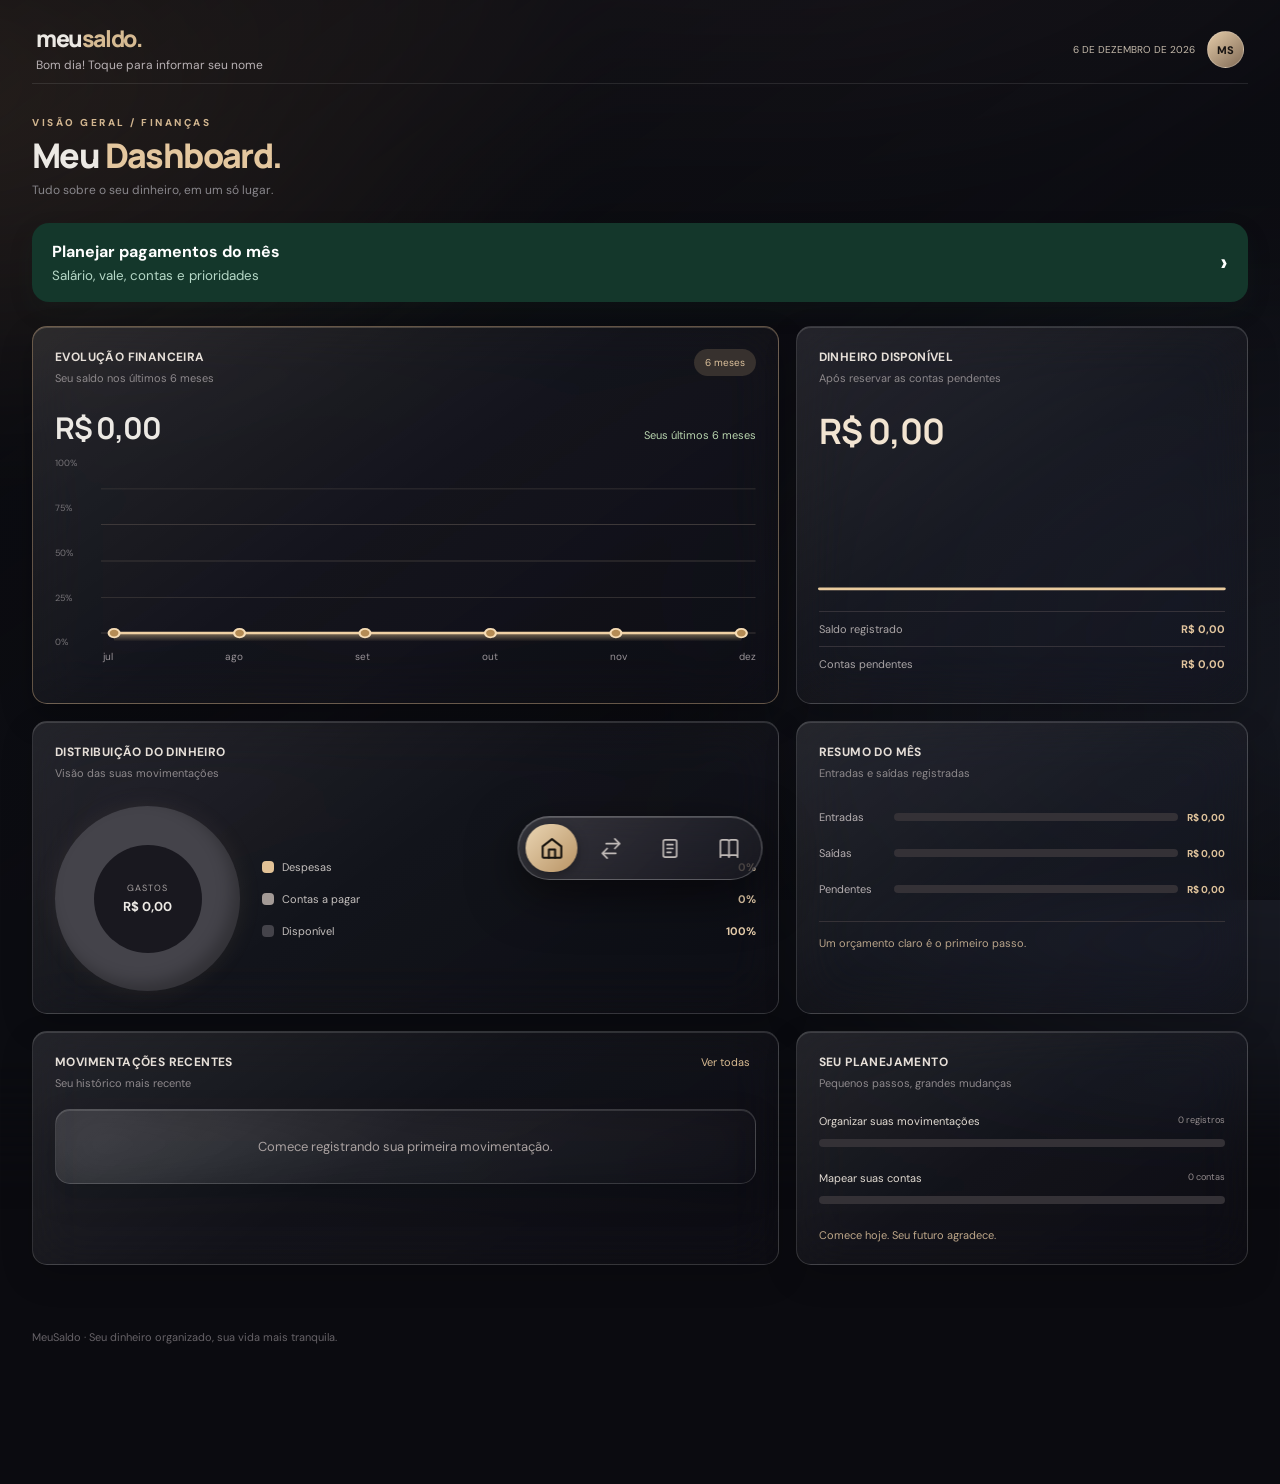
==== commit 2b05b566: "feat: link monthly planner from original dashboard" ====
--- a/index.html
+++ b/index.html
@@ -1,4 +1,4 @@
-<!doctype html><html lang="pt-BR"><head><meta charset="utf-8"><meta name="viewport" content="width=device-width,initial-scale=1,viewport-fit=cover"><meta name="theme-color" content="#101115"><meta name="apple-mobile-web-app-capable" content="yes"><meta name="apple-mobile-web-app-status-bar-style" content="black-translucent"><meta name="apple-mobile-web-app-title" content="MeuSaldo"><link rel="icon" type="image/svg+xml" href="./icon.svg"><meta name="description" content="MeuSaldo: organize seu dinheiro, planeje contas e dê os primeiros passos rumo à tranquilidade financeira."><title>MeuSaldo — Seu dinheiro com clareza</title><link rel="stylesheet" href="./style.css"><link rel="manifest" href="./manifest.webmanifest"></head><body><div class="shell"><main class="main"><header class="topbar"><div class="identity"><div class="brand mobile-brand">meu<span>saldo.</span></div><button class="greeting" id="greeting" type="button" title="Toque para informar ou alterar seu nome">Olá, como você se chama?</button></div><div class="top-actions"><span class="date" id="today"></span><button class="avatar" type="button" id="profile-button" title="Alterar seu nome" aria-label="Alterar seu nome">MS</button></div></header><section id="inicio" class="view active"><div class="dashboard-heading"><div><div class="eyebrow">VISÃO GERAL / FINANÇAS</div><h1>Meu <em>Dashboard.</em></h1><p class="intro">Tudo sobre o seu dinheiro, em um só lugar.</p></div></div><div class="dashboard-grid"><article class="panel performance"><div class="panel-head"><div><span class="panel-kicker">EVOLUÇÃO FINANCEIRA</span><small>Seu saldo nos últimos 6 meses</small></div><span class="panel-pill">6 meses</span></div><div class="performance-value"><strong id="balance">R$ 0,00</strong><span id="growth">Acompanhe sua evolução</span></div><div class="chart-area"><div class="chart-grid"><span>100%</span><span>75%</span><span>50%</span><span>25%</span><span>0%</span></div><svg id="balance-chart" viewBox="0 0 600 230" preserveAspectRatio="none" role="img" aria-label="Gráfico de evolução do saldo"></svg></div><div class="chart-months" id="chart-months"></div></article><article class="panel wealth"><div class="panel-head"><div><span class="panel-kicker">DINHEIRO DISPONÍVEL</span><small>Após reservar as contas pendentes</small></div></div><strong class="wealth-value" id="available">R$ 0,00</strong><div class="wealth-graph"><svg id="wealth-chart" viewBox="0 0 360 135" preserveAspectRatio="none" aria-label="Evolução real do saldo"></svg></div><div class="wealth-breakdown"><div><span>Saldo registrado</span><b id="balance-secondary">R$ 0,00</b></div><div><span>Contas pendentes</span><b id="pending">R$ 0,00</b></div></div></article><article class="panel allocation"><div class="panel-head"><div><span class="panel-kicker">DISTRIBUIÇÃO DO DINHEIRO</span><small>Visão das suas movimentações</small></div></div><div class="allocation-content"><div class="donut" id="expense-donut"><div class="donut-hole"><span>GASTOS</span><b id="expense-total">R$ 0</b></div></div><div class="donut-legend"><div><i class="legend-gold"></i><span>Despesas</span><b id="legend-expenses">0%</b></div><div><i class="legend-silver"></i><span>Contas a pagar</span><b id="legend-bills">0%</b></div><div><i class="legend-dark"></i><span>Disponível</span><b id="legend-free">0%</b></div></div></div></article><article class="panel insights"><div class="panel-head"><div><span class="panel-kicker">RESUMO DO MÊS</span><small>Entradas e saídas registradas</small></div></div><div class="insight-bars"><div><span>Entradas</span><div class="bar-track"><i id="income-bar"></i></div><b id="income-month">R$ 0</b></div><div><span>Saídas</span><div class="bar-track"><i id="expense-bar"></i></div><b id="expense-month">R$ 0</b></div><div><span>Pendentes</span><div class="bar-track"><i id="bills-bar"></i></div><b id="bills-month">R$ 0</b></div></div><div class="insight-note">Um orçamento claro é o primeiro passo.</div></article><article class="panel recent-panel"><div class="panel-head"><div><span class="panel-kicker">MOVIMENTAÇÕES RECENTES</span><small>Seu histórico mais recente</small></div><button data-go="movimentos" class="panel-link">Ver todas</button></div><div id="recent" class="items"></div></article><article class="panel goals"><div class="panel-head"><div><span class="panel-kicker">SEU PLANEJAMENTO</span><small>Pequenos passos, grandes mudanças</small></div></div><div class="goal-item"><div><span>Organizar suas movimentações</span><small id="goal-transactions">0 registros</small></div><div class="goal-track"><i id="goal-transactions-bar"></i></div></div><div class="goal-item"><div><span>Mapear suas contas</span><small id="goal-bills">0 contas</small></div><div class="goal-track"><i id="goal-bills-bar"></i></div></div><div class="goal-action">Comece hoje. Seu futuro agradece.</div></article></div></section><section id="movimentos" class="view transaction-view">
+<!doctype html><html lang="pt-BR"><head><meta charset="utf-8"><meta name="viewport" content="width=device-width,initial-scale=1,viewport-fit=cover"><meta name="theme-color" content="#101115"><meta name="apple-mobile-web-app-capable" content="yes"><meta name="apple-mobile-web-app-status-bar-style" content="black-translucent"><meta name="apple-mobile-web-app-title" content="MeuSaldo"><link rel="icon" type="image/svg+xml" href="./icon.svg"><meta name="description" content="MeuSaldo: organize seu dinheiro, planeje contas e dê os primeiros passos rumo à tranquilidade financeira."><title>MeuSaldo — Seu dinheiro com clareza</title><link rel="stylesheet" href="./style.css"><link rel="manifest" href="./manifest.webmanifest"></head><body><div class="shell"><main class="main"><header class="topbar"><div class="identity"><div class="brand mobile-brand">meu<span>saldo.</span></div><button class="greeting" id="greeting" type="button" title="Toque para informar ou alterar seu nome">Olá, como você se chama?</button></div><div class="top-actions"><span class="date" id="today"></span><button class="avatar" type="button" id="profile-button" title="Alterar seu nome" aria-label="Alterar seu nome">MS</button></div></header><section id="inicio" class="view active"><div class="dashboard-heading"><div><div class="eyebrow">VISÃO GERAL / FINANÇAS</div><h1>Meu <em>Dashboard.</em></h1><p class="intro">Tudo sobre o seu dinheiro, em um só lugar.</p></div></div><a href="/planejar/" style="display:flex;align-items:center;justify-content:space-between;gap:12px;margin:18px 0 24px;padding:18px 20px;border-radius:17px;background:#14372b;color:#fff;text-decoration:none;font-weight:700;box-shadow:0 10px 25px #17382a20"><span>Planejar pagamentos do mês <small style="display:block;margin-top:5px;font-weight:400;color:#b6d8c7">Salário, vale, contas e prioridades</small></span><span aria-hidden="true" style="font-size:25px">›</span></a><div class="dashboard-grid"><article class="panel performance"><div class="panel-head"><div><span class="panel-kicker">EVOLUÇÃO FINANCEIRA</span><small>Seu saldo nos últimos 6 meses</small></div><span class="panel-pill">6 meses</span></div><div class="performance-value"><strong id="balance">R$ 0,00</strong><span id="growth">Acompanhe sua evolução</span></div><div class="chart-area"><div class="chart-grid"><span>100%</span><span>75%</span><span>50%</span><span>25%</span><span>0%</span></div><svg id="balance-chart" viewBox="0 0 600 230" preserveAspectRatio="none" role="img" aria-label="Gráfico de evolução do saldo"></svg></div><div class="chart-months" id="chart-months"></div></article><article class="panel wealth"><div class="panel-head"><div><span class="panel-kicker">DINHEIRO DISPONÍVEL</span><small>Após reservar as contas pendentes</small></div></div><strong class="wealth-value" id="available">R$ 0,00</strong><div class="wealth-graph"><svg id="wealth-chart" viewBox="0 0 360 135" preserveAspectRatio="none" aria-label="Evolução real do saldo"></svg></div><div class="wealth-breakdown"><div><span>Saldo registrado</span><b id="balance-secondary">R$ 0,00</b></div><div><span>Contas pendentes</span><b id="pending">R$ 0,00</b></div></div></article><article class="panel allocation"><div class="panel-head"><div><span class="panel-kicker">DISTRIBUIÇÃO DO DINHEIRO</span><small>Visão das suas movimentações</small></div></div><div class="allocation-content"><div class="donut" id="expense-donut"><div class="donut-hole"><span>GASTOS</span><b id="expense-total">R$ 0</b></div></div><div class="donut-legend"><div><i class="legend-gold"></i><span>Despesas</span><b id="legend-expenses">0%</b></div><div><i class="legend-silver"></i><span>Contas a pagar</span><b id="legend-bills">0%</b></div><div><i class="legend-dark"></i><span>Disponível</span><b id="legend-free">0%</b></div></div></div></article><article class="panel insights"><div class="panel-head"><div><span class="panel-kicker">RESUMO DO MÊS</span><small>Entradas e saídas registradas</small></div></div><div class="insight-bars"><div><span>Entradas</span><div class="bar-track"><i id="income-bar"></i></div><b id="income-month">R$ 0</b></div><div><span>Saídas</span><div class="bar-track"><i id="expense-bar"></i></div><b id="expense-month">R$ 0</b></div><div><span>Pendentes</span><div class="bar-track"><i id="bills-bar"></i></div><b id="bills-month">R$ 0</b></div></div><div class="insight-note">Um orçamento claro é o primeiro passo.</div></article><article class="panel recent-panel"><div class="panel-head"><div><span class="panel-kicker">MOVIMENTAÇÕES RECENTES</span><small>Seu histórico mais recente</small></div><button data-go="movimentos" class="panel-link">Ver todas</button></div><div id="recent" class="items"></div></article><article class="panel goals"><div class="panel-head"><div><span class="panel-kicker">SEU PLANEJAMENTO</span><small>Pequenos passos, grandes mudanças</small></div></div><div class="goal-item"><div><span>Organizar suas movimentações</span><small id="goal-transactions">0 registros</small></div><div class="goal-track"><i id="goal-transactions-bar"></i></div></div><div class="goal-item"><div><span>Mapear suas contas</span><small id="goal-bills">0 contas</small></div><div class="goal-track"><i id="goal-bills-bar"></i></div></div><div class="goal-action">Comece hoje. Seu futuro agradece.</div></article></div></section><section id="movimentos" class="view transaction-view">
 <div class="transaction-page">
 <header class="transaction-header"><button type="button" class="transaction-back" id="transaction-back" aria-label="Voltar ao início"><svg viewBox="0 0 24 24" fill="none" stroke="currentColor" stroke-width="2" stroke-linecap="round"><path d="M15 18l-6-6 6-6"/></svg></button><h1 id="transaction-page-title">Nova movimentação</h1><span aria-hidden="true" class="transaction-header-spacer"></span></header>
 <form id="transaction-form" class="transaction-form">
--- a/style.css
+++ b/style.css
@@ -87,6 +87,3 @@
 @keyframes feedback-in{from{opacity:0;transform:translate(-50%,18px) scale(.94)}to{opacity:1;transform:translate(-50%,0) scale(1)}}@keyframes check-pop{from{transform:scale(.25) rotate(-35deg);opacity:0}to{transform:scale(1) rotate(0);opacity:1}}
 @media(max-width:520px){.bills-overview{padding:20px 17px;gap:12px}.bills-add{font-size:12px;padding:12px 13px}.bill-dialog #entry-form{padding:24px 21px}.transaction-header{gap:4px}.transaction-header h1{font-size:20px}}
 @media(prefers-reduced-motion:reduce){.save-feedback,.save-feedback-icon{animation:none!important;transform:none}.save-feedback{transform:translateX(-50%)}}
-
-/* Resumo financeiro mobile-first */
-.reference-summary{margin:24px 0 32px;color:#172139}.reference-summary-top{display:flex;align-items:center;justify-content:space-between;gap:12px;margin-bottom:20px}.reference-summary-top>strong{font:800 24px Manrope,sans-serif}.reference-summary-top>strong span{color:#079e76}.reference-month{display:flex;align-items:center;gap:13px;padding:7px 12px;background:#fff;border:1px solid #dce3eb;border-radius:30px;box-shadow:0 4px 12px #101b3020;font-weight:800;font-size:13px}.reference-month button{border:0;background:none;font-size:26px;color:#44546c;padding:0 5px}.reference-balance{border-radius:24px;padding:30px 24px 24px;background:linear-gradient(135deg,#202e47,#10172b);color:#fff;text-align:center;box-shadow:0 12px 24px #101b3020}.reference-balance>span{display:block;color:#72e1b7;letter-spacing:2px;font-size:13px;font-weight:700}.reference-balance>strong{display:block;font:800 clamp(32px,6vw,55px) Manrope,sans-serif;margin:12px 0 24px;letter-spacing:-1.5px}.reference-projection{background:#ffffff16;border-radius:18px;padding:19px 12px;display:grid;gap:8px}.reference-projection span{color:#78e6b7;font-size:17px}.reference-projection strong{font-size:clamp(26px,5vw,37px);color:#ff858d}.reference-projection small{color:#a6aec0;letter-spacing:1px}.reference-totals{display:grid;grid-template-columns:1fr 1fr;gap:14px;margin-top:17px}.reference-totals>div{background:#fff;border:1px solid #e7ebef;border-radius:19px;padding:22px 17px;box-shadow:0 4px 10px #1b274318}.reference-totals span{font-size:12px;color:#647087;font-weight:800}.reference-totals strong{display:block;margin-top:12px;font-size:clamp(17px,3.5vw,24px)}.reference-actions{display:grid;grid-template-columns:1fr 1fr;gap:6px;background:#fff;border:1px solid #e1e6ed;border-radius:17px;padding:6px;margin-top:22px}.reference-actions button{border:0;border-radius:12px;background:transparent;color:#8792a5;font-weight:800;padding:14px}.reference-actions button.is-active{background:#08b989;color:#fff}.reference-extract{margin-top:14px;background:#fff;border:1px solid #e7ebef;border-radius:19px;padding:8px 18px}.reference-extract p{color:#647087;font-size:14px}.reference-entry{display:flex;justify-content:space-between;align-items:center;gap:10px;padding:15px 0;border-bottom:1px solid #edf0f4}.reference-entry:last-child{border:0}.reference-entry b,.reference-entry small{display:block}.reference-entry small{color:#8994a6;margin-top:4px;font-size:11px}.reference-entry strong{color:#e26774;white-space:nowrap}.reference-entry strong.positive{color:#079e76}@media(max-width:600px){.reference-summary{margin-top:20px}.reference-balance{padding:25px 17px}.reference-summary-top>strong{font-size:20px}.reference-totals>div{padding:17px 12px}}
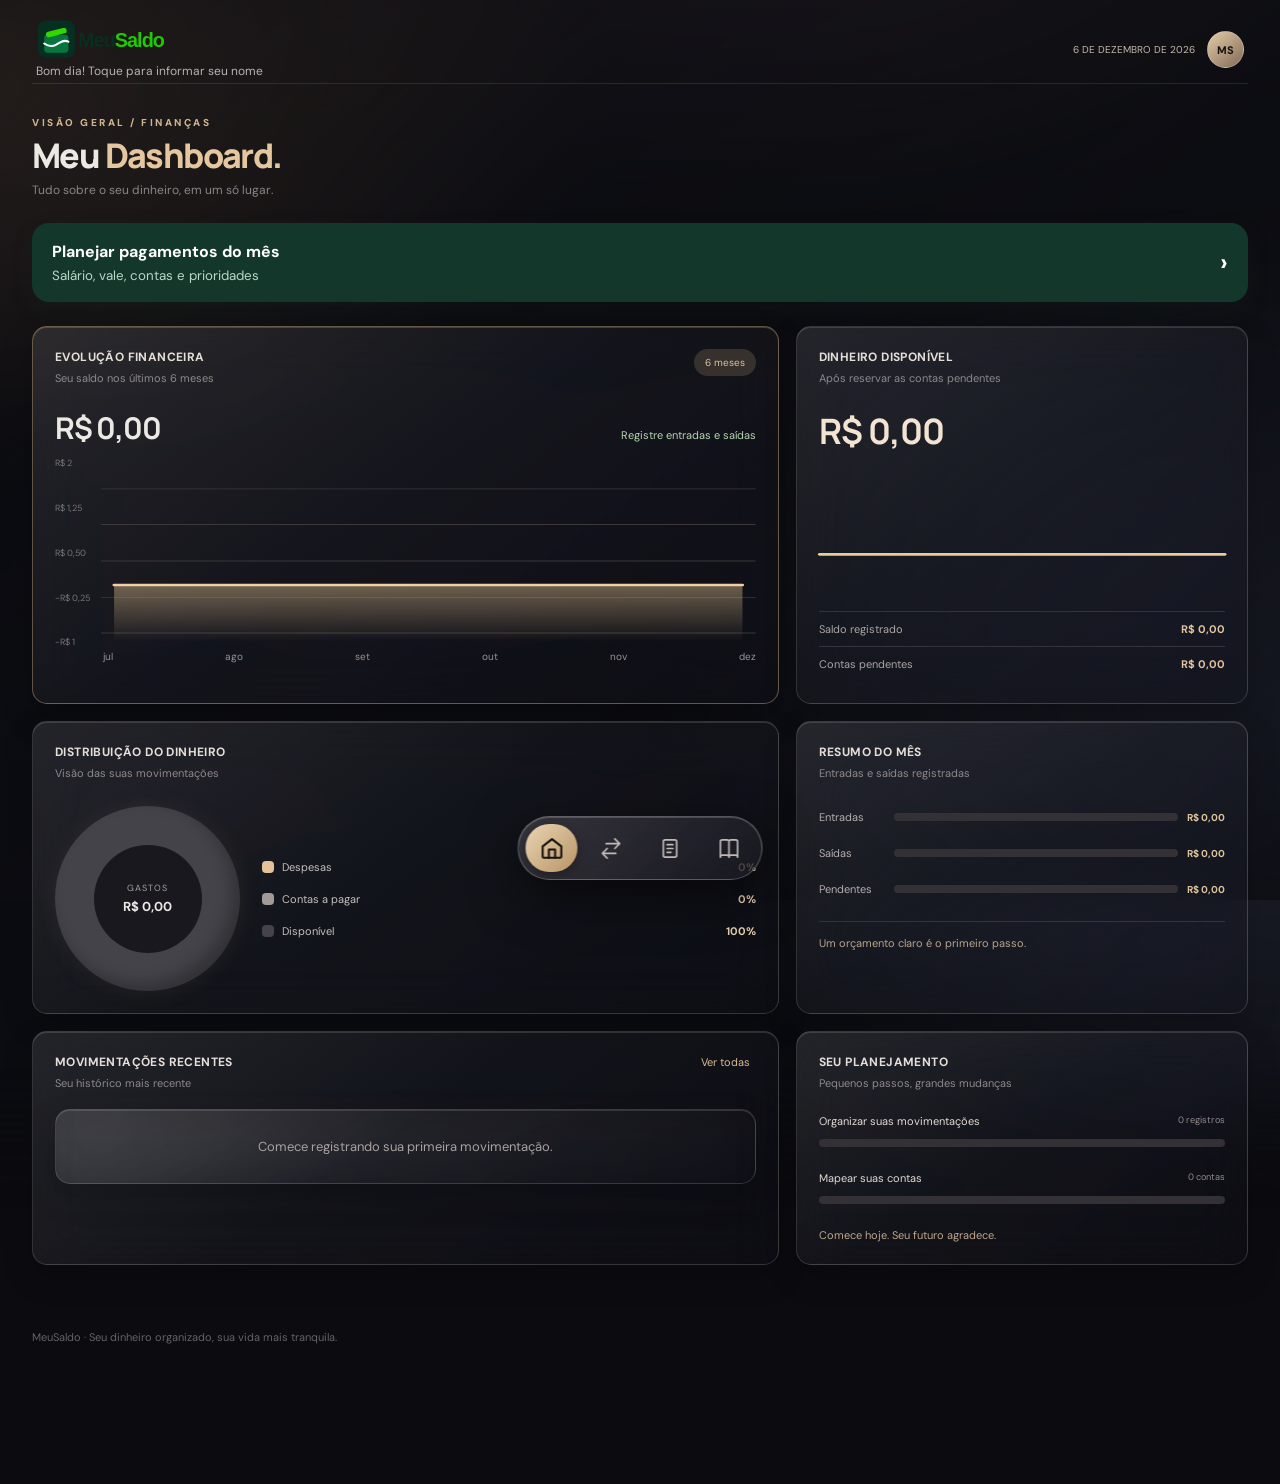
==== commit c2d60538: "Add MeuSaldo brand logo and app icon" ====
--- a/index.html
+++ b/index.html
@@ -1,4 +1,4 @@
-<!doctype html><html lang="pt-BR"><head><meta charset="utf-8"><meta name="viewport" content="width=device-width,initial-scale=1,viewport-fit=cover"><meta name="theme-color" content="#101115"><meta name="apple-mobile-web-app-capable" content="yes"><meta name="apple-mobile-web-app-status-bar-style" content="black-translucent"><meta name="apple-mobile-web-app-title" content="MeuSaldo"><link rel="icon" type="image/svg+xml" href="./icon.svg"><meta name="description" content="MeuSaldo: organize seu dinheiro, planeje contas e dê os primeiros passos rumo à tranquilidade financeira."><title>MeuSaldo — Seu dinheiro com clareza</title><link rel="stylesheet" href="./style.css"><link rel="manifest" href="./manifest.webmanifest"></head><body><div class="shell"><main class="main"><header class="topbar"><div class="identity"><div class="brand mobile-brand">meu<span>saldo.</span></div><button class="greeting" id="greeting" type="button" title="Toque para informar ou alterar seu nome">Olá, como você se chama?</button></div><div class="top-actions"><span class="date" id="today"></span><button class="avatar" type="button" id="profile-button" title="Alterar seu nome" aria-label="Alterar seu nome">MS</button></div></header><section id="inicio" class="view active"><div class="dashboard-heading"><div><div class="eyebrow">VISÃO GERAL / FINANÇAS</div><h1>Meu <em>Dashboard.</em></h1><p class="intro">Tudo sobre o seu dinheiro, em um só lugar.</p></div></div><a href="/planejar/" style="display:flex;align-items:center;justify-content:space-between;gap:12px;margin:18px 0 24px;padding:18px 20px;border-radius:17px;background:#14372b;color:#fff;text-decoration:none;font-weight:700;box-shadow:0 10px 25px #17382a20"><span>Planejar pagamentos do mês <small style="display:block;margin-top:5px;font-weight:400;color:#b6d8c7">Salário, vale, contas e prioridades</small></span><span aria-hidden="true" style="font-size:25px">›</span></a><div class="dashboard-grid"><article class="panel performance"><div class="panel-head"><div><span class="panel-kicker">EVOLUÇÃO FINANCEIRA</span><small>Seu saldo nos últimos 6 meses</small></div><span class="panel-pill">6 meses</span></div><div class="performance-value"><strong id="balance">R$ 0,00</strong><span id="growth">Acompanhe sua evolução</span></div><div class="chart-area"><div class="chart-grid"><span>100%</span><span>75%</span><span>50%</span><span>25%</span><span>0%</span></div><svg id="balance-chart" viewBox="0 0 600 230" preserveAspectRatio="none" role="img" aria-label="Gráfico de evolução do saldo"></svg></div><div class="chart-months" id="chart-months"></div></article><article class="panel wealth"><div class="panel-head"><div><span class="panel-kicker">DINHEIRO DISPONÍVEL</span><small>Após reservar as contas pendentes</small></div></div><strong class="wealth-value" id="available">R$ 0,00</strong><div class="wealth-graph"><svg id="wealth-chart" viewBox="0 0 360 135" preserveAspectRatio="none" aria-label="Evolução real do saldo"></svg></div><div class="wealth-breakdown"><div><span>Saldo registrado</span><b id="balance-secondary">R$ 0,00</b></div><div><span>Contas pendentes</span><b id="pending">R$ 0,00</b></div></div></article><article class="panel allocation"><div class="panel-head"><div><span class="panel-kicker">DISTRIBUIÇÃO DO DINHEIRO</span><small>Visão das suas movimentações</small></div></div><div class="allocation-content"><div class="donut" id="expense-donut"><div class="donut-hole"><span>GASTOS</span><b id="expense-total">R$ 0</b></div></div><div class="donut-legend"><div><i class="legend-gold"></i><span>Despesas</span><b id="legend-expenses">0%</b></div><div><i class="legend-silver"></i><span>Contas a pagar</span><b id="legend-bills">0%</b></div><div><i class="legend-dark"></i><span>Disponível</span><b id="legend-free">0%</b></div></div></div></article><article class="panel insights"><div class="panel-head"><div><span class="panel-kicker">RESUMO DO MÊS</span><small>Entradas e saídas registradas</small></div></div><div class="insight-bars"><div><span>Entradas</span><div class="bar-track"><i id="income-bar"></i></div><b id="income-month">R$ 0</b></div><div><span>Saídas</span><div class="bar-track"><i id="expense-bar"></i></div><b id="expense-month">R$ 0</b></div><div><span>Pendentes</span><div class="bar-track"><i id="bills-bar"></i></div><b id="bills-month">R$ 0</b></div></div><div class="insight-note">Um orçamento claro é o primeiro passo.</div></article><article class="panel recent-panel"><div class="panel-head"><div><span class="panel-kicker">MOVIMENTAÇÕES RECENTES</span><small>Seu histórico mais recente</small></div><button data-go="movimentos" class="panel-link">Ver todas</button></div><div id="recent" class="items"></div></article><article class="panel goals"><div class="panel-head"><div><span class="panel-kicker">SEU PLANEJAMENTO</span><small>Pequenos passos, grandes mudanças</small></div></div><div class="goal-item"><div><span>Organizar suas movimentações</span><small id="goal-transactions">0 registros</small></div><div class="goal-track"><i id="goal-transactions-bar"></i></div></div><div class="goal-item"><div><span>Mapear suas contas</span><small id="goal-bills">0 contas</small></div><div class="goal-track"><i id="goal-bills-bar"></i></div></div><div class="goal-action">Comece hoje. Seu futuro agradece.</div></article></div></section><section id="movimentos" class="view transaction-view">
+<!doctype html><html lang="pt-BR"><head><meta charset="utf-8"><meta name="viewport" content="width=device-width,initial-scale=1,viewport-fit=cover"><meta name="theme-color" content="#062f21"><meta name="apple-mobile-web-app-capable" content="yes"><meta name="apple-mobile-web-app-status-bar-style" content="black-translucent"><meta name="apple-mobile-web-app-title" content="MeuSaldo"><link rel="icon" type="image/svg+xml" href="./icon.svg"><link rel="apple-touch-icon" href="./icon.svg"><meta name="description" content="MeuSaldo: organize seu dinheiro, planeje contas e dê os primeiros passos rumo à tranquilidade financeira."><title>MeuSaldo — Seu dinheiro com clareza</title><link rel="stylesheet" href="./style.css"><link rel="manifest" href="./manifest.webmanifest"></head><body><div class="shell"><main class="main"><header class="topbar"><div class="identity"><a class="brand mobile-brand" href="./" aria-label="MeuSaldo"><img src="./logo.svg" alt="MeuSaldo"></a><button class="greeting" id="greeting" type="button" title="Toque para informar ou alterar seu nome">Olá, como você se chama?</button></div><div class="top-actions"><span class="date" id="today"></span><button class="avatar" type="button" id="profile-button" title="Alterar seu nome" aria-label="Alterar seu nome">MS</button></div></header><section id="inicio" class="view active"><div class="dashboard-heading"><div><div class="eyebrow">VISÃO GERAL / FINANÇAS</div><h1>Meu <em>Dashboard.</em></h1><p class="intro">Tudo sobre o seu dinheiro, em um só lugar.</p></div></div><a href="/planejar/" style="display:flex;align-items:center;justify-content:space-between;gap:12px;margin:18px 0 24px;padding:18px 20px;border-radius:17px;background:#14372b;color:#fff;text-decoration:none;font-weight:700;box-shadow:0 10px 25px #17382a20"><span>Planejar pagamentos do mês <small style="display:block;margin-top:5px;font-weight:400;color:#b6d8c7">Salário, vale, contas e prioridades</small></span><span aria-hidden="true" style="font-size:25px">›</span></a><div class="dashboard-grid"><article class="panel performance"><div class="panel-head"><div><span class="panel-kicker">EVOLUÇÃO FINANCEIRA</span><small>Seu saldo nos últimos 6 meses</small></div><span class="panel-pill">6 meses</span></div><div class="performance-value"><strong id="balance">R$ 0,00</strong><span id="growth">Acompanhe sua evolução</span></div><div class="chart-area"><div class="chart-grid"><span>100%</span><span>75%</span><span>50%</span><span>25%</span><span>0%</span></div><svg id="balance-chart" viewBox="0 0 600 230" preserveAspectRatio="none" role="img" aria-label="Gráfico de evolução do saldo"></svg></div><div class="chart-months" id="chart-months"></div></article><article class="panel wealth"><div class="panel-head"><div><span class="panel-kicker">DINHEIRO DISPONÍVEL</span><small>Após reservar as contas pendentes</small></div></div><strong class="wealth-value" id="available">R$ 0,00</strong><div class="wealth-graph"><svg id="wealth-chart" viewBox="0 0 360 135" preserveAspectRatio="none" aria-label="Evolução real do saldo"></svg></div><div class="wealth-breakdown"><div><span>Saldo registrado</span><b id="balance-secondary">R$ 0,00</b></div><div><span>Contas pendentes</span><b id="pending">R$ 0,00</b></div></div></article><article class="panel allocation"><div class="panel-head"><div><span class="panel-kicker">DISTRIBUIÇÃO DO DINHEIRO</span><small>Visão das suas movimentações</small></div></div><div class="allocation-content"><div class="donut" id="expense-donut"><div class="donut-hole"><span>GASTOS</span><b id="expense-total">R$ 0</b></div></div><div class="donut-legend"><div><i class="legend-gold"></i><span>Despesas</span><b id="legend-expenses">0%</b></div><div><i class="legend-silver"></i><span>Contas a pagar</span><b id="legend-bills">0%</b></div><div><i class="legend-dark"></i><span>Disponível</span><b id="legend-free">0%</b></div></div></div></article><article class="panel insights"><div class="panel-head"><div><span class="panel-kicker">RESUMO DO MÊS</span><small>Entradas e saídas registradas</small></div></div><div class="insight-bars"><div><span>Entradas</span><div class="bar-track"><i id="income-bar"></i></div><b id="income-month">R$ 0</b></div><div><span>Saídas</span><div class="bar-track"><i id="expense-bar"></i></div><b id="expense-month">R$ 0</b></div><div><span>Pendentes</span><div class="bar-track"><i id="bills-bar"></i></div><b id="bills-month">R$ 0</b></div></div><div class="insight-note">Um orçamento claro é o primeiro passo.</div></article><article class="panel recent-panel"><div class="panel-head"><div><span class="panel-kicker">MOVIMENTAÇÕES RECENTES</span><small>Seu histórico mais recente</small></div><button data-go="movimentos" class="panel-link">Ver todas</button></div><div id="recent" class="items"></div></article><article class="panel goals"><div class="panel-head"><div><span class="panel-kicker">SEU PLANEJAMENTO</span><small>Pequenos passos, grandes mudanças</small></div></div><div class="goal-item"><div><span>Organizar suas movimentações</span><small id="goal-transactions">0 registros</small></div><div class="goal-track"><i id="goal-transactions-bar"></i></div></div><div class="goal-item"><div><span>Mapear suas contas</span><small id="goal-bills">0 contas</small></div><div class="goal-track"><i id="goal-bills-bar"></i></div></div><div class="goal-action">Comece hoje. Seu futuro agradece.</div></article></div></section><section id="movimentos" class="view transaction-view">
 <div class="transaction-page">
 <header class="transaction-header"><button type="button" class="transaction-back" id="transaction-back" aria-label="Voltar ao início"><svg viewBox="0 0 24 24" fill="none" stroke="currentColor" stroke-width="2" stroke-linecap="round"><path d="M15 18l-6-6 6-6"/></svg></button><h1 id="transaction-page-title">Nova movimentação</h1><span aria-hidden="true" class="transaction-header-spacer"></span></header>
 <form id="transaction-form" class="transaction-form">
--- a/style.css
+++ b/style.css
@@ -87,3 +87,9 @@
 @keyframes feedback-in{from{opacity:0;transform:translate(-50%,18px) scale(.94)}to{opacity:1;transform:translate(-50%,0) scale(1)}}@keyframes check-pop{from{transform:scale(.25) rotate(-35deg);opacity:0}to{transform:scale(1) rotate(0);opacity:1}}
 @media(max-width:520px){.bills-overview{padding:20px 17px;gap:12px}.bills-add{font-size:12px;padding:12px 13px}.bill-dialog #entry-form{padding:24px 21px}.transaction-header{gap:4px}.transaction-header h1{font-size:20px}}
 @media(prefers-reduced-motion:reduce){.save-feedback,.save-feedback-icon{animation:none!important;transform:none}.save-feedback{transform:translateX(-50%)}}
+
+/* Identidade MeuSaldo */
+.topbar .identity{margin-right:auto}
+.topbar .brand.mobile-brand{display:block;line-height:0}
+.topbar .brand.mobile-brand img{display:block;width:158px;height:auto;max-height:42px}
+@media(max-width:850px){.topbar .brand.mobile-brand img{width:145px;max-height:40px}}
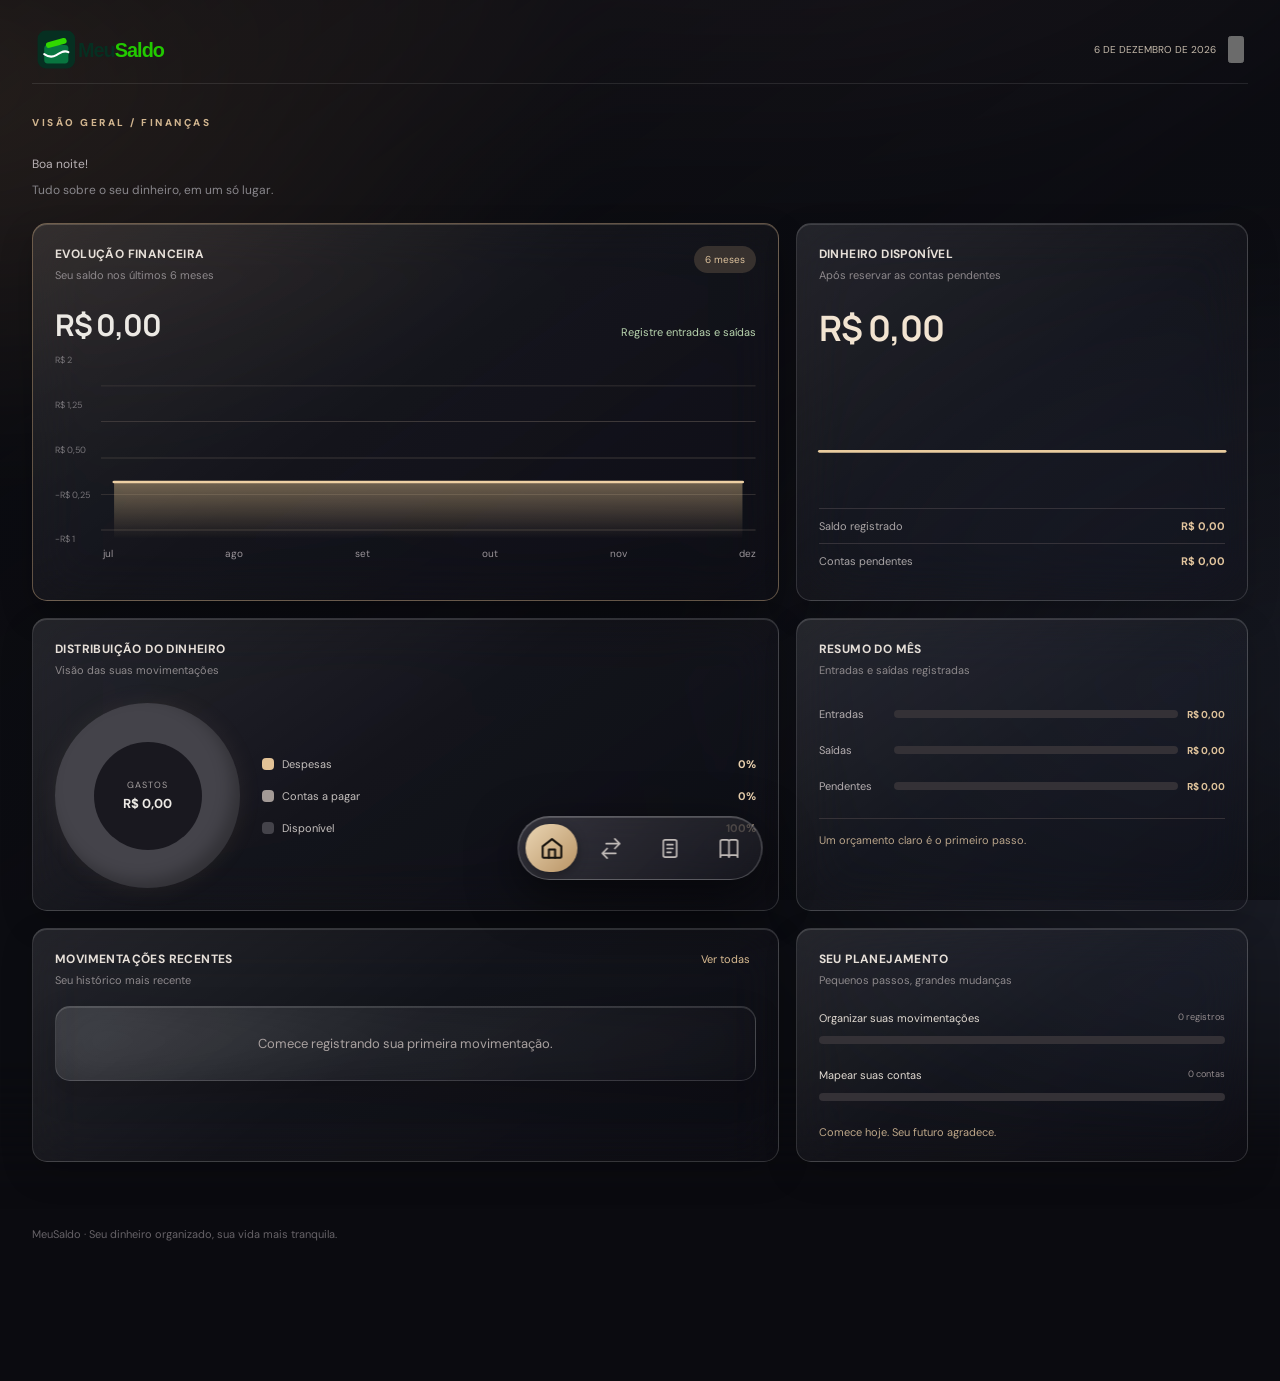
==== commit 8c3ebadd: "ui: move greeting into dashboard heading and replace avatar with theme switch" ====
--- a/index.html
+++ b/index.html
@@ -1,4 +1,4 @@
-<!doctype html><html lang="pt-BR"><head><meta charset="utf-8"><meta name="viewport" content="width=device-width,initial-scale=1,viewport-fit=cover"><meta name="theme-color" content="#062f21"><meta name="apple-mobile-web-app-capable" content="yes"><meta name="apple-mobile-web-app-status-bar-style" content="black-translucent"><meta name="apple-mobile-web-app-title" content="MeuSaldo"><link rel="icon" type="image/svg+xml" href="./icon.svg"><link rel="apple-touch-icon" href="./icon.svg"><meta name="description" content="MeuSaldo: organize seu dinheiro, planeje contas e dê os primeiros passos rumo à tranquilidade financeira."><title>MeuSaldo — Seu dinheiro com clareza</title><link rel="stylesheet" href="./style.css"><link rel="manifest" href="./manifest.webmanifest"></head><body><div class="shell"><main class="main"><header class="topbar"><div class="identity"><a class="brand mobile-brand" href="./" aria-label="MeuSaldo"><img src="./logo.svg" alt="MeuSaldo"></a><button class="greeting" id="greeting" type="button" title="Toque para informar ou alterar seu nome">Olá, como você se chama?</button></div><div class="top-actions"><span class="date" id="today"></span><button class="avatar" type="button" id="profile-button" title="Alterar seu nome" aria-label="Alterar seu nome">MS</button></div></header><section id="inicio" class="view active"><div class="dashboard-heading"><div><div class="eyebrow">VISÃO GERAL / FINANÇAS</div><h1>Meu <em>Dashboard.</em></h1><p class="intro">Tudo sobre o seu dinheiro, em um só lugar.</p></div></div><a href="/planejar/" style="display:flex;align-items:center;justify-content:space-between;gap:12px;margin:18px 0 24px;padding:18px 20px;border-radius:17px;background:#14372b;color:#fff;text-decoration:none;font-weight:700;box-shadow:0 10px 25px #17382a20"><span>Planejar pagamentos do mês <small style="display:block;margin-top:5px;font-weight:400;color:#b6d8c7">Salário, vale, contas e prioridades</small></span><span aria-hidden="true" style="font-size:25px">›</span></a><div class="dashboard-grid"><article class="panel performance"><div class="panel-head"><div><span class="panel-kicker">EVOLUÇÃO FINANCEIRA</span><small>Seu saldo nos últimos 6 meses</small></div><span class="panel-pill">6 meses</span></div><div class="performance-value"><strong id="balance">R$ 0,00</strong><span id="growth">Acompanhe sua evolução</span></div><div class="chart-area"><div class="chart-grid"><span>100%</span><span>75%</span><span>50%</span><span>25%</span><span>0%</span></div><svg id="balance-chart" viewBox="0 0 600 230" preserveAspectRatio="none" role="img" aria-label="Gráfico de evolução do saldo"></svg></div><div class="chart-months" id="chart-months"></div></article><article class="panel wealth"><div class="panel-head"><div><span class="panel-kicker">DINHEIRO DISPONÍVEL</span><small>Após reservar as contas pendentes</small></div></div><strong class="wealth-value" id="available">R$ 0,00</strong><div class="wealth-graph"><svg id="wealth-chart" viewBox="0 0 360 135" preserveAspectRatio="none" aria-label="Evolução real do saldo"></svg></div><div class="wealth-breakdown"><div><span>Saldo registrado</span><b id="balance-secondary">R$ 0,00</b></div><div><span>Contas pendentes</span><b id="pending">R$ 0,00</b></div></div></article><article class="panel allocation"><div class="panel-head"><div><span class="panel-kicker">DISTRIBUIÇÃO DO DINHEIRO</span><small>Visão das suas movimentações</small></div></div><div class="allocation-content"><div class="donut" id="expense-donut"><div class="donut-hole"><span>GASTOS</span><b id="expense-total">R$ 0</b></div></div><div class="donut-legend"><div><i class="legend-gold"></i><span>Despesas</span><b id="legend-expenses">0%</b></div><div><i class="legend-silver"></i><span>Contas a pagar</span><b id="legend-bills">0%</b></div><div><i class="legend-dark"></i><span>Disponível</span><b id="legend-free">0%</b></div></div></div></article><article class="panel insights"><div class="panel-head"><div><span class="panel-kicker">RESUMO DO MÊS</span><small>Entradas e saídas registradas</small></div></div><div class="insight-bars"><div><span>Entradas</span><div class="bar-track"><i id="income-bar"></i></div><b id="income-month">R$ 0</b></div><div><span>Saídas</span><div class="bar-track"><i id="expense-bar"></i></div><b id="expense-month">R$ 0</b></div><div><span>Pendentes</span><div class="bar-track"><i id="bills-bar"></i></div><b id="bills-month">R$ 0</b></div></div><div class="insight-note">Um orçamento claro é o primeiro passo.</div></article><article class="panel recent-panel"><div class="panel-head"><div><span class="panel-kicker">MOVIMENTAÇÕES RECENTES</span><small>Seu histórico mais recente</small></div><button data-go="movimentos" class="panel-link">Ver todas</button></div><div id="recent" class="items"></div></article><article class="panel goals"><div class="panel-head"><div><span class="panel-kicker">SEU PLANEJAMENTO</span><small>Pequenos passos, grandes mudanças</small></div></div><div class="goal-item"><div><span>Organizar suas movimentações</span><small id="goal-transactions">0 registros</small></div><div class="goal-track"><i id="goal-transactions-bar"></i></div></div><div class="goal-item"><div><span>Mapear suas contas</span><small id="goal-bills">0 contas</small></div><div class="goal-track"><i id="goal-bills-bar"></i></div></div><div class="goal-action">Comece hoje. Seu futuro agradece.</div></article></div></section><section id="movimentos" class="view transaction-view">
+<!doctype html><html lang="pt-BR"><head><meta charset="utf-8"><meta name="viewport" content="width=device-width,initial-scale=1,viewport-fit=cover"><meta name="theme-color" content="#062f21"><meta name="apple-mobile-web-app-capable" content="yes"><meta name="apple-mobile-web-app-status-bar-style" content="black-translucent"><meta name="apple-mobile-web-app-title" content="MeuSaldo"><link rel="icon" type="image/svg+xml" href="./icon.svg"><link rel="apple-touch-icon" href="./icon.svg"><meta name="description" content="MeuSaldo: organize seu dinheiro, planeje contas e dê os primeiros passos rumo à tranquilidade financeira."><title>MeuSaldo — Seu dinheiro com clareza</title><link rel="stylesheet" href="./style.css"><link rel="manifest" href="./manifest.webmanifest"></head><body><div class="shell"><main class="main"><header class="topbar"><div class="identity"><a class="brand mobile-brand" href="./" aria-label="MeuSaldo"><img src="./logo.svg" alt="MeuSaldo"></a></div><div class="top-actions"><span class="date" id="today"></span><button class="dashboard-theme-switch" type="button" id="dashboard-theme-switch" role="switch" aria-checked="false" aria-label="Ativar modo claro" title="Alternar modo claro e escuro"><span class="dashboard-theme-knob"><svg viewBox="0 0 24 24" fill="none" stroke="currentColor" stroke-width="1.6" stroke-linecap="round" stroke-linejoin="round" aria-hidden="true"><path d="M20 15.5A8 8 0 0 1 8.5 4 8.5 8.5 0 1 0 20 15.5Z"/></svg></span></button></div></header><section id="inicio" class="view active"><div class="dashboard-heading"><div><div class="eyebrow">VISÃO GERAL / FINANÇAS</div><h1><button class="greeting dashboard-greeting" id="greeting" type="button" title="Toque para informar ou alterar seu nome">Boa noite!</button></h1><p class="intro">Tudo sobre o seu dinheiro, em um só lugar.</p></div></div><div class="dashboard-grid"><article class="panel performance"><div class="panel-head"><div><span class="panel-kicker">EVOLUÇÃO FINANCEIRA</span><small>Seu saldo nos últimos 6 meses</small></div><span class="panel-pill">6 meses</span></div><div class="performance-value"><strong id="balance">R$ 0,00</strong><span id="growth">Acompanhe sua evolução</span></div><div class="chart-area"><div class="chart-grid"><span>100%</span><span>75%</span><span>50%</span><span>25%</span><span>0%</span></div><svg id="balance-chart" viewBox="0 0 600 230" preserveAspectRatio="none" role="img" aria-label="Gráfico de evolução do saldo"></svg></div><div class="chart-months" id="chart-months"></div></article><article class="panel wealth"><div class="panel-head"><div><span class="panel-kicker">DINHEIRO DISPONÍVEL</span><small>Após reservar as contas pendentes</small></div></div><strong class="wealth-value" id="available">R$ 0,00</strong><div class="wealth-graph"><svg id="wealth-chart" viewBox="0 0 360 135" preserveAspectRatio="none" aria-label="Evolução real do saldo"></svg></div><div class="wealth-breakdown"><div><span>Saldo registrado</span><b id="balance-secondary">R$ 0,00</b></div><div><span>Contas pendentes</span><b id="pending">R$ 0,00</b></div></div></article><article class="panel allocation"><div class="panel-head"><div><span class="panel-kicker">DISTRIBUIÇÃO DO DINHEIRO</span><small>Visão das suas movimentações</small></div></div><div class="allocation-content"><div class="donut" id="expense-donut"><div class="donut-hole"><span>GASTOS</span><b id="expense-total">R$ 0</b></div></div><div class="donut-legend"><div><i class="legend-gold"></i><span>Despesas</span><b id="legend-expenses">0%</b></div><div><i class="legend-silver"></i><span>Contas a pagar</span><b id="legend-bills">0%</b></div><div><i class="legend-dark"></i><span>Disponível</span><b id="legend-free">0%</b></div></div></div></article><article class="panel insights"><div class="panel-head"><div><span class="panel-kicker">RESUMO DO MÊS</span><small>Entradas e saídas registradas</small></div></div><div class="insight-bars"><div><span>Entradas</span><div class="bar-track"><i id="income-bar"></i></div><b id="income-month">R$ 0</b></div><div><span>Saídas</span><div class="bar-track"><i id="expense-bar"></i></div><b id="expense-month">R$ 0</b></div><div><span>Pendentes</span><div class="bar-track"><i id="bills-bar"></i></div><b id="bills-month">R$ 0</b></div></div><div class="insight-note">Um orçamento claro é o primeiro passo.</div></article><article class="panel recent-panel"><div class="panel-head"><div><span class="panel-kicker">MOVIMENTAÇÕES RECENTES</span><small>Seu histórico mais recente</small></div><button data-go="movimentos" class="panel-link">Ver todas</button></div><div id="recent" class="items"></div></article><article class="panel goals"><div class="panel-head"><div><span class="panel-kicker">SEU PLANEJAMENTO</span><small>Pequenos passos, grandes mudanças</small></div></div><div class="goal-item"><div><span>Organizar suas movimentações</span><small id="goal-transactions">0 registros</small></div><div class="goal-track"><i id="goal-transactions-bar"></i></div></div><div class="goal-item"><div><span>Mapear suas contas</span><small id="goal-bills">0 contas</small></div><div class="goal-track"><i id="goal-bills-bar"></i></div></div><div class="goal-action">Comece hoje. Seu futuro agradece.</div></article></div></section><section id="movimentos" class="view transaction-view">
 <div class="transaction-page">
 <header class="transaction-header"><button type="button" class="transaction-back" id="transaction-back" aria-label="Voltar ao início"><svg viewBox="0 0 24 24" fill="none" stroke="currentColor" stroke-width="2" stroke-linecap="round"><path d="M15 18l-6-6 6-6"/></svg></button><h1 id="transaction-page-title">Nova movimentação</h1><span aria-hidden="true" class="transaction-header-spacer"></span></header>
 <form id="transaction-form" class="transaction-form">
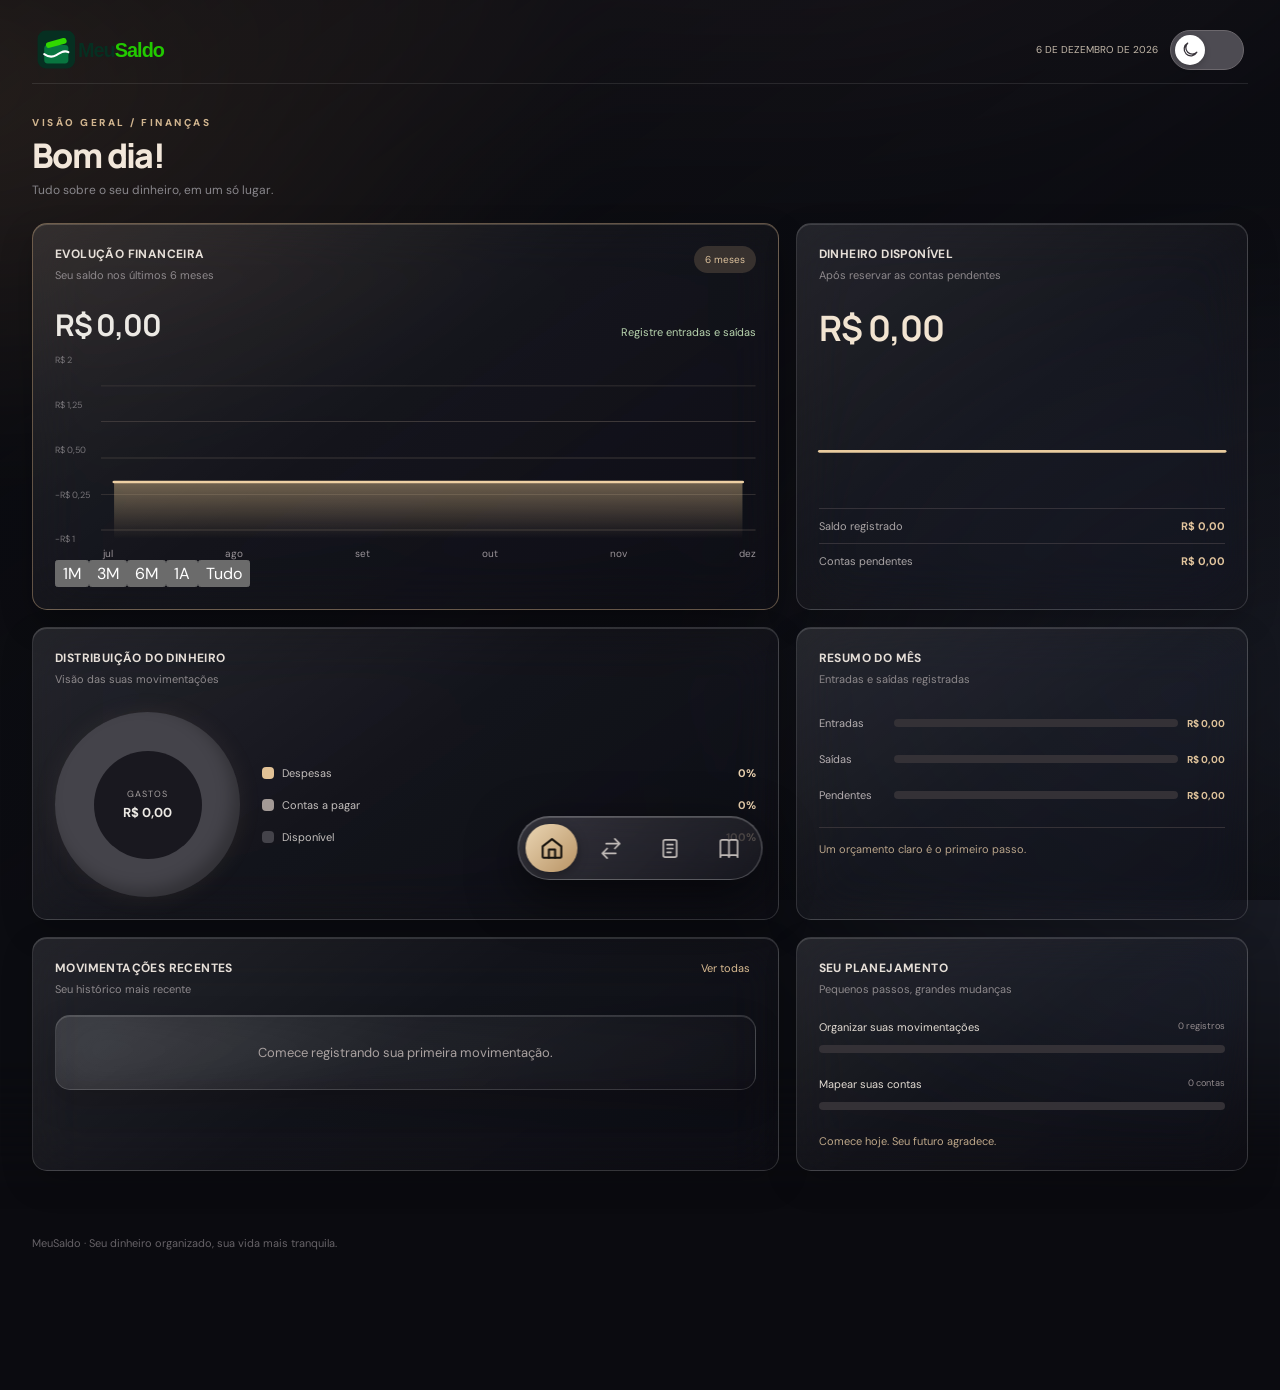
==== commit ed75e2c3: "feat: add interactive Portuguese period selector to financial evolution card" ====
--- a/index.html
+++ b/index.html
@@ -1,4 +1,4 @@
-<!doctype html><html lang="pt-BR"><head><meta charset="utf-8"><meta name="viewport" content="width=device-width,initial-scale=1,viewport-fit=cover"><meta name="theme-color" content="#062f21"><meta name="apple-mobile-web-app-capable" content="yes"><meta name="apple-mobile-web-app-status-bar-style" content="black-translucent"><meta name="apple-mobile-web-app-title" content="MeuSaldo"><link rel="icon" type="image/svg+xml" href="./icon.svg"><link rel="apple-touch-icon" href="./icon.svg"><meta name="description" content="MeuSaldo: organize seu dinheiro, planeje contas e dê os primeiros passos rumo à tranquilidade financeira."><title>MeuSaldo — Seu dinheiro com clareza</title><link rel="stylesheet" href="./style.css"><link rel="manifest" href="./manifest.webmanifest"></head><body><div class="shell"><main class="main"><header class="topbar"><div class="identity"><a class="brand mobile-brand" href="./" aria-label="MeuSaldo"><img src="./logo.svg" alt="MeuSaldo"></a></div><div class="top-actions"><span class="date" id="today"></span><button class="dashboard-theme-switch" type="button" id="dashboard-theme-switch" role="switch" aria-checked="false" aria-label="Ativar modo claro" title="Alternar modo claro e escuro"><span class="dashboard-theme-knob"><svg viewBox="0 0 24 24" fill="none" stroke="currentColor" stroke-width="1.6" stroke-linecap="round" stroke-linejoin="round" aria-hidden="true"><path d="M20 15.5A8 8 0 0 1 8.5 4 8.5 8.5 0 1 0 20 15.5Z"/></svg></span></button></div></header><section id="inicio" class="view active"><div class="dashboard-heading"><div><div class="eyebrow">VISÃO GERAL / FINANÇAS</div><h1><button class="greeting dashboard-greeting" id="greeting" type="button" title="Toque para informar ou alterar seu nome">Boa noite!</button></h1><p class="intro">Tudo sobre o seu dinheiro, em um só lugar.</p></div></div><div class="dashboard-grid"><article class="panel performance"><div class="panel-head"><div><span class="panel-kicker">EVOLUÇÃO FINANCEIRA</span><small>Seu saldo nos últimos 6 meses</small></div><span class="panel-pill">6 meses</span></div><div class="performance-value"><strong id="balance">R$ 0,00</strong><span id="growth">Acompanhe sua evolução</span></div><div class="chart-area"><div class="chart-grid"><span>100%</span><span>75%</span><span>50%</span><span>25%</span><span>0%</span></div><svg id="balance-chart" viewBox="0 0 600 230" preserveAspectRatio="none" role="img" aria-label="Gráfico de evolução do saldo"></svg></div><div class="chart-months" id="chart-months"></div></article><article class="panel wealth"><div class="panel-head"><div><span class="panel-kicker">DINHEIRO DISPONÍVEL</span><small>Após reservar as contas pendentes</small></div></div><strong class="wealth-value" id="available">R$ 0,00</strong><div class="wealth-graph"><svg id="wealth-chart" viewBox="0 0 360 135" preserveAspectRatio="none" aria-label="Evolução real do saldo"></svg></div><div class="wealth-breakdown"><div><span>Saldo registrado</span><b id="balance-secondary">R$ 0,00</b></div><div><span>Contas pendentes</span><b id="pending">R$ 0,00</b></div></div></article><article class="panel allocation"><div class="panel-head"><div><span class="panel-kicker">DISTRIBUIÇÃO DO DINHEIRO</span><small>Visão das suas movimentações</small></div></div><div class="allocation-content"><div class="donut" id="expense-donut"><div class="donut-hole"><span>GASTOS</span><b id="expense-total">R$ 0</b></div></div><div class="donut-legend"><div><i class="legend-gold"></i><span>Despesas</span><b id="legend-expenses">0%</b></div><div><i class="legend-silver"></i><span>Contas a pagar</span><b id="legend-bills">0%</b></div><div><i class="legend-dark"></i><span>Disponível</span><b id="legend-free">0%</b></div></div></div></article><article class="panel insights"><div class="panel-head"><div><span class="panel-kicker">RESUMO DO MÊS</span><small>Entradas e saídas registradas</small></div></div><div class="insight-bars"><div><span>Entradas</span><div class="bar-track"><i id="income-bar"></i></div><b id="income-month">R$ 0</b></div><div><span>Saídas</span><div class="bar-track"><i id="expense-bar"></i></div><b id="expense-month">R$ 0</b></div><div><span>Pendentes</span><div class="bar-track"><i id="bills-bar"></i></div><b id="bills-month">R$ 0</b></div></div><div class="insight-note">Um orçamento claro é o primeiro passo.</div></article><article class="panel recent-panel"><div class="panel-head"><div><span class="panel-kicker">MOVIMENTAÇÕES RECENTES</span><small>Seu histórico mais recente</small></div><button data-go="movimentos" class="panel-link">Ver todas</button></div><div id="recent" class="items"></div></article><article class="panel goals"><div class="panel-head"><div><span class="panel-kicker">SEU PLANEJAMENTO</span><small>Pequenos passos, grandes mudanças</small></div></div><div class="goal-item"><div><span>Organizar suas movimentações</span><small id="goal-transactions">0 registros</small></div><div class="goal-track"><i id="goal-transactions-bar"></i></div></div><div class="goal-item"><div><span>Mapear suas contas</span><small id="goal-bills">0 contas</small></div><div class="goal-track"><i id="goal-bills-bar"></i></div></div><div class="goal-action">Comece hoje. Seu futuro agradece.</div></article></div></section><section id="movimentos" class="view transaction-view">
+<!doctype html><html lang="pt-BR"><head><meta charset="utf-8"><meta name="viewport" content="width=device-width,initial-scale=1,viewport-fit=cover"><meta name="theme-color" content="#062f21"><meta name="apple-mobile-web-app-capable" content="yes"><meta name="apple-mobile-web-app-status-bar-style" content="black-translucent"><meta name="apple-mobile-web-app-title" content="MeuSaldo"><link rel="icon" type="image/svg+xml" href="./icon.svg"><link rel="apple-touch-icon" href="./icon.svg"><meta name="description" content="MeuSaldo: organize seu dinheiro, planeje contas e dê os primeiros passos rumo à tranquilidade financeira."><title>MeuSaldo — Seu dinheiro com clareza</title><link rel="stylesheet" href="./style.css"><link rel="manifest" href="./manifest.webmanifest"></head><body><div class="shell"><main class="main"><header class="topbar"><div class="identity"><a class="brand mobile-brand" href="./" aria-label="MeuSaldo"><img src="./logo.svg" alt="MeuSaldo"></a></div><div class="top-actions"><span class="date" id="today"></span><button class="dashboard-theme-switch" type="button" id="dashboard-theme-switch" role="switch" aria-checked="false" aria-label="Ativar modo claro" title="Alternar modo claro e escuro"><span class="dashboard-theme-knob"><svg viewBox="0 0 24 24" fill="none" stroke="currentColor" stroke-width="1.6" stroke-linecap="round" stroke-linejoin="round" aria-hidden="true"><path d="M20 15.5A8 8 0 0 1 8.5 4 8.5 8.5 0 1 0 20 15.5Z"/></svg></span></button></div></header><section id="inicio" class="view active"><div class="dashboard-heading"><div><div class="eyebrow">VISÃO GERAL / FINANÇAS</div><h1><button class="greeting dashboard-greeting" id="greeting" type="button" title="Toque para informar ou alterar seu nome">Boa noite!</button></h1><p class="intro">Tudo sobre o seu dinheiro, em um só lugar.</p></div></div><div class="dashboard-grid"><article class="panel performance"><div class="panel-head"><div><span class="panel-kicker">EVOLUÇÃO FINANCEIRA</span><small>Seu saldo nos últimos 6 meses</small></div><span class="panel-pill" id="chart-period-label">6 meses</span></div><div class="performance-value"><strong id="balance">R$ 0,00</strong><span id="growth">Acompanhe sua evolução</span></div><div class="chart-area"><div class="chart-grid"><span>100%</span><span>75%</span><span>50%</span><span>25%</span><span>0%</span></div><svg id="balance-chart" viewBox="0 0 600 230" preserveAspectRatio="none" role="img" aria-label="Gráfico de evolução do saldo"></svg></div><div class="chart-months" id="chart-months"></div><div class="chart-periods" role="group" aria-label="Período da evolução financeira"><button type="button" data-chart-period="1M">1M</button><button type="button" data-chart-period="3M">3M</button><button type="button" data-chart-period="6M" class="active" aria-pressed="true">6M</button><button type="button" data-chart-period="1A">1A</button><button type="button" data-chart-period="ALL">Tudo</button></div></article><article class="panel wealth"><div class="panel-head"><div><span class="panel-kicker">DINHEIRO DISPONÍVEL</span><small>Após reservar as contas pendentes</small></div></div><strong class="wealth-value" id="available">R$ 0,00</strong><div class="wealth-graph"><svg id="wealth-chart" viewBox="0 0 360 135" preserveAspectRatio="none" aria-label="Evolução real do saldo"></svg></div><div class="wealth-breakdown"><div><span>Saldo registrado</span><b id="balance-secondary">R$ 0,00</b></div><div><span>Contas pendentes</span><b id="pending">R$ 0,00</b></div></div></article><article class="panel allocation"><div class="panel-head"><div><span class="panel-kicker">DISTRIBUIÇÃO DO DINHEIRO</span><small>Visão das suas movimentações</small></div></div><div class="allocation-content"><div class="donut" id="expense-donut"><div class="donut-hole"><span>GASTOS</span><b id="expense-total">R$ 0</b></div></div><div class="donut-legend"><div><i class="legend-gold"></i><span>Despesas</span><b id="legend-expenses">0%</b></div><div><i class="legend-silver"></i><span>Contas a pagar</span><b id="legend-bills">0%</b></div><div><i class="legend-dark"></i><span>Disponível</span><b id="legend-free">0%</b></div></div></div></article><article class="panel insights"><div class="panel-head"><div><span class="panel-kicker">RESUMO DO MÊS</span><small>Entradas e saídas registradas</small></div></div><div class="insight-bars"><div><span>Entradas</span><div class="bar-track"><i id="income-bar"></i></div><b id="income-month">R$ 0</b></div><div><span>Saídas</span><div class="bar-track"><i id="expense-bar"></i></div><b id="expense-month">R$ 0</b></div><div><span>Pendentes</span><div class="bar-track"><i id="bills-bar"></i></div><b id="bills-month">R$ 0</b></div></div><div class="insight-note">Um orçamento claro é o primeiro passo.</div></article><article class="panel recent-panel"><div class="panel-head"><div><span class="panel-kicker">MOVIMENTAÇÕES RECENTES</span><small>Seu histórico mais recente</small></div><button data-go="movimentos" class="panel-link">Ver todas</button></div><div id="recent" class="items"></div></article><article class="panel goals"><div class="panel-head"><div><span class="panel-kicker">SEU PLANEJAMENTO</span><small>Pequenos passos, grandes mudanças</small></div></div><div class="goal-item"><div><span>Organizar suas movimentações</span><small id="goal-transactions">0 registros</small></div><div class="goal-track"><i id="goal-transactions-bar"></i></div></div><div class="goal-item"><div><span>Mapear suas contas</span><small id="goal-bills">0 contas</small></div><div class="goal-track"><i id="goal-bills-bar"></i></div></div><div class="goal-action">Comece hoje. Seu futuro agradece.</div></article></div></section><section id="movimentos" class="view transaction-view">
 <div class="transaction-page">
 <header class="transaction-header"><button type="button" class="transaction-back" id="transaction-back" aria-label="Voltar ao início"><svg viewBox="0 0 24 24" fill="none" stroke="currentColor" stroke-width="2" stroke-linecap="round"><path d="M15 18l-6-6 6-6"/></svg></button><h1 id="transaction-page-title">Nova movimentação</h1><span aria-hidden="true" class="transaction-header-spacer"></span></header>
 <form id="transaction-form" class="transaction-form">
--- a/style.css
+++ b/style.css
@@ -93,3 +93,56 @@
 .topbar .brand.mobile-brand{display:block;line-height:0}
 .topbar .brand.mobile-brand img{display:block;width:158px;height:auto;max-height:42px}
 @media(max-width:850px){.topbar .brand.mobile-brand img{width:145px;max-height:40px}}
+
+/* Dashboard: saudação como título e seletor sol/lua */
+.dashboard-heading h1 .dashboard-greeting{font:inherit;letter-spacing:inherit;line-height:inherit;color:#f2e7da;background:none;border:0;padding:0;text-align:left;white-space:normal;cursor:pointer}.dashboard-heading h1 .dashboard-greeting:hover{color:#e8cba2;text-decoration:none}.dashboard-theme-switch{display:flex;align-items:center;width:74px;height:40px;border:1px solid #6c686d;border-radius:99px;padding:4px;background:#4d4b52;cursor:pointer;flex:none;transition:background .25s}.dashboard-theme-knob{width:30px;height:30px;display:grid;place-items:center;border-radius:50%;background:#fff;color:#373239;transition:transform .25s;box-shadow:0 2px 6px #0003}.dashboard-theme-knob svg{width:19px;height:19px}.dashboard-theme-switch[aria-checked="true"]{background:#d2b286;border-color:#b18f61}.dashboard-theme-switch[aria-checked="true"] .dashboard-theme-knob{transform:translateX(34px)}.dashboard-theme-switch:focus-visible{outline:2px solid #e3bf8e;outline-offset:3px}
+body.dashboard-light{background:#f7f5f0!important;color:#282522!important}body.dashboard-light .shell,body.dashboard-light .main{background:transparent!important}body.dashboard-light .topbar{border-color:#d9d3ca}body.dashboard-light .dashboard-heading h1 .dashboard-greeting{color:#282522}body.dashboard-light .dashboard-heading h1 .dashboard-greeting:hover{color:#9a7447}body.dashboard-light .eyebrow,body.dashboard-light .panel-kicker{color:#946e43}body.dashboard-light .intro,body.dashboard-light .date{color:#746d66}body.dashboard-light .panel,body.dashboard-light .lessons article,body.dashboard-light .item,body.dashboard-light .empty,body.dashboard-light .view:not(#inicio) .tip{background:#fff!important;color:#292623!important;border-color:#ddd5cb!important;box-shadow:0 9px 30px #3c29150a}body.dashboard-light .panel strong,body.dashboard-light .panel b,body.dashboard-light .panel h2,body.dashboard-light .panel h3{color:#292623}body.dashboard-light .panel small,body.dashboard-light .panel span:not(.panel-kicker),body.dashboard-light .item-info small{color:#756d66}body.dashboard-light .panel-pill,body.dashboard-light .bottom-nav{background:#ebe5dd!important;border-color:#d7cdc0!important;color:#423b35}body.dashboard-light .bottom-nav button{color:#514a43}body.dashboard-light .bottom-nav button.active{background:#d6b98e;color:#211b15}body.dashboard-light .chart-grid,body.dashboard-light .chart-months{color:#756d66}body.dashboard-light input,body.dashboard-light select,body.dashboard-light textarea{background:#fff;color:#24211d;border-color:#d4c9bb}body.dashboard-light .view:not(#inicio) h1,body.dashboard-light .view:not(#inicio) h2,body.dashboard-light .view:not(#inicio) h3{color:#292623}body.dashboard-light .transaction-page,body.dashboard-light .transaction-view,body.dashboard-light .transaction-form{color:#292623}body.dashboard-light .transaction-field label{color:#4c453e}body.dashboard-light .greeting{color:#292623}
+
+/* Correção de contraste do modo claro: formulário de movimentação */
+body.dashboard-light .transaction-header h1,
+body.dashboard-light .transaction-history h2,
+body.dashboard-light .transaction-history-head h2{color:#26221e!important}
+body.dashboard-light .transaction-header .transaction-back{background:#eee5da;color:#6e4d2e;border-color:#d5c4ae}
+body.dashboard-light .transaction-hero{background:linear-gradient(140deg,#fffaf2,#f3e9dc)!important;border-color:#d9c3a6!important;box-shadow:0 8px 24px #70502b13!important}
+body.dashboard-light .transaction-amount-label{color:#6c5845!important}
+body.dashboard-light .transaction-amount-input{color:#28221d!important;caret-color:#946d42}
+body.dashboard-light .transaction-amount-input::placeholder{color:#8b8177!important}
+body.dashboard-light .kind-choice:not(.is-active){color:#6b6259!important}
+body.dashboard-light .kind-choice.is-active{color:#231a12!important}
+body.dashboard-light .transaction-field{background:#fff!important;border-color:#ddd4ca!important;box-shadow:0 6px 20px #42311c0b}
+body.dashboard-light .transaction-field label,
+body.dashboard-light .transaction-field legend{color:#574c43!important}
+body.dashboard-light .transaction-field label span{color:#766d64!important}
+body.dashboard-light .transaction-field input,
+body.dashboard-light .transaction-field textarea{color:#26221e!important;background:transparent!important}
+body.dashboard-light .transaction-field input::placeholder,
+body.dashboard-light .transaction-field textarea::placeholder{color:#807970!important;opacity:1}
+body.dashboard-light .transaction-field input[type="date"]{color-scheme:light}
+body.dashboard-light .category-chips button:not(.is-active){background:#f5f1eb!important;color:#554b41!important;border-color:#ddd3c7!important}
+body.dashboard-light .category-chips button.is-active{color:#261b12!important}
+body.dashboard-light .transaction-cancel{background:#eee7de;color:#55473b;border-color:#d9cfc3}
+body.dashboard-light .transaction-history{border-color:#ded4c9}
+body.dashboard-light .transaction-history .item{background:#fff!important;border-color:#ddd4ca!important}
+body.dashboard-light .transaction-history .item-info b{color:#29231e}
+body.dashboard-light .transaction-history-head span{color:#766e65}
+body.dashboard-light .bills-overview{background:#fff!important;border-color:#ddd4ca!important}
+body.dashboard-light .bills-overview strong{color:#29231e!important}
+body.dashboard-light .bills-overview span,
+body.dashboard-light .bills-overview small{color:#73695e!important}
+body.dashboard-light .bill-dialog{background:#fff;color:#29231e;border-color:#ddd4ca}
+body.dashboard-light .bill-dialog .dialog-top h2{color:#29231e}
+body.dashboard-light .bill-field label{color:#574c43}
+body.dashboard-light .bill-field input{background:#f9f6f2;color:#29231e;border-color:#ddd4ca;color-scheme:light}
+body.dashboard-light .bill-money-input{background:#f9f6f2;border-color:#ddd4ca}
+body.dashboard-light .bill-money-input input{background:transparent}
+
+/* Modo claro: remover as camadas escuras fixas que encobriam as telas */
+html:has(body.dashboard-light){background:#f7f5f0!important;color-scheme:light}
+body.dashboard-light{background:#f7f5f0!important;color-scheme:light}
+body.dashboard-light::before{background:radial-gradient(ellipse 45% 38% at 15% 20%,rgba(218,191,151,.17),transparent 85%),radial-gradient(ellipse 42% 38% at 88% 70%,rgba(207,207,200,.18),transparent 85%),#f7f5f0!important;filter:none!important}
+body.dashboard-light::after{background:transparent!important}
+body.dashboard-light .transaction-view,body.dashboard-light .transaction-page{background:transparent!important;color:#292623!important}
+body.dashboard-light .transaction-view::before,body.dashboard-light .transaction-view::after{opacity:0!important}
+body.dashboard-light .transaction-header h1{color:#292623!important;text-shadow:none!important}
+body.dashboard-light .transaction-field input,body.dashboard-light .transaction-field textarea{color:#292623!important;-webkit-text-fill-color:#292623}
+body.dashboard-light .transaction-amount-input{-webkit-text-fill-color:#292623}
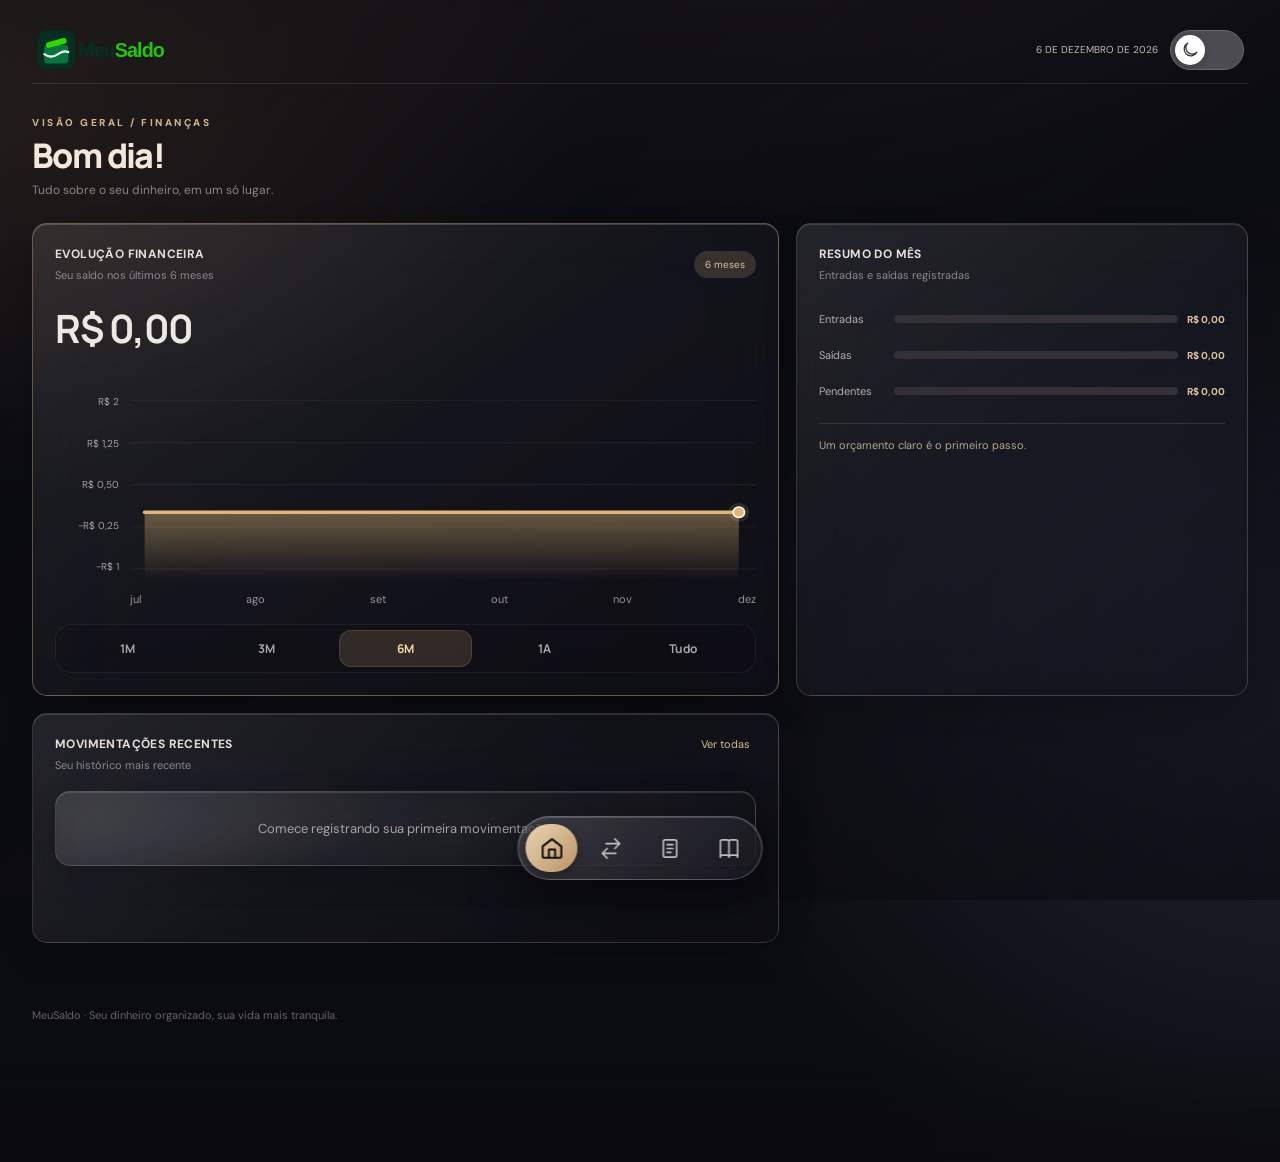
==== commit 761a2fbc: "feat: replace financial education screen with live news cards" ====
--- a/index.html
+++ b/index.html
@@ -14,4 +14,4 @@
 <div class="transaction-form-actions"><button type="submit" id="transaction-save" class="transaction-save">Salvar movimentação</button><button type="button" id="transaction-cancel-edit" class="transaction-cancel" hidden>Cancelar edição</button></div>
 </form>
 <section class="transaction-history"><div class="transaction-history-head"><h2>Histórico de movimentações</h2><span id="transaction-count"></span></div><div id="transactions" class="items"></div></section>
-</div></section><section id="contas" class="view"><div class="eyebrow">SEU PLANEJAMENTO</div><h1>Contas & <em>dívidas.</em></h1><p class="intro">Tudo que vence, tudo que já foi pago. Sem perder o controle.</p><div class="bills-overview"><div><span>A PAGAR</span><strong id="bills-pending-total">R$ 0,00</strong><small id="bills-pending-count">Nenhuma conta pendente</small></div><button class="primary bills-add" id="add-bill" type="button"><span aria-hidden="true">＋</span> Nova conta</button></div><div id="bills" class="items spaced"></div><div class="tip spaced"><div><b>Como começar a quitar dívidas?</b><p>Liste cada dívida, anote os juros e o vencimento. Priorizar dívidas com juros mais altos costuma reduzir o custo total, mas mantenha despesas essenciais protegidas.</p></div></div></section><section id="aprender" class="view"><div class="eyebrow">EDUCAÇÃO FINANCEIRA</div><h1>Aprenda a <em>prosperar.</em></h1><p class="intro">Conhecimento simples para decisões mais conscientes.</p><div class="lessons"><article><span>01 · FUNDAMENTOS</span><h2>Primeiro, conheça seus números.</h2><p>Separe gastos essenciais, variáveis e dívidas. O primeiro objetivo não é cortar tudo, mas saber exatamente quanto custa o seu mês.</p></article><article><span>02 · DÍVIDAS</span><h2>Um plano vale mais que o desespero.</h2><p>Liste saldo, taxa de juros e parcela de cada dívida. Compare o custo de renegociação e evite assumir prestações que não cabem no orçamento.</p></article><article><span>03 · RESERVA</span><h2>Construa sua segurança.</h2><p>Comece com uma meta pequena e acessível. Uma reserva de emergência precisa de liquidez e baixo risco, não de promessas de alto retorno.</p></article><article><span>04 · INVESTIMENTOS</span><h2>Entenda antes de investir.</h2><p>Aprenda sobre liquidez, inflação, Tesouro Direto, CDBs e riscos. Investimentos não têm rentabilidade garantida; escolha de acordo com seus objetivos.</p></article></div></section><footer>MeuSaldo · Seu dinheiro organizado, sua vida mais tranquila.</footer></main><nav class="bottom-nav" aria-label="Navegação principal"><button data-tab="inicio" class="active" type="button" aria-label="Início" title="Início" aria-current="page"><svg viewBox="0 0 24 24" width="22" height="22" fill="none" stroke="currentColor" stroke-width="1.75" stroke-linecap="round" stroke-linejoin="round" aria-hidden="true"><path d="m3 10 9-7 9 7v10a1 1 0 0 1-1 1H4a1 1 0 0 1-1-1z"/><path d="M9 21v-8h6v8"/></svg></button><button data-tab="movimentos" type="button" aria-label="Movimentações" title="Movimentações"><svg viewBox="0 0 24 24" width="22" height="22" fill="none" stroke="currentColor" stroke-width="1.75" stroke-linecap="round" stroke-linejoin="round" aria-hidden="true"><path d="M7 7h14m-5-5 5 5-5 5M17 17H3m5-5-5 5 5 5"/></svg></button><button data-tab="contas" type="button" aria-label="Contas e dívidas" title="Contas e dívidas"><svg viewBox="0 0 24 24" width="22" height="22" fill="none" stroke="currentColor" stroke-width="1.75" stroke-linecap="round" stroke-linejoin="round" aria-hidden="true"><rect x="5" y="3" width="14" height="18" rx="2"/><path d="M9 8h6M9 12h6M9 16h4"/></svg></button><button data-tab="aprender" type="button" aria-label="Aprender" title="Aprender"><svg viewBox="0 0 24 24" width="22" height="22" fill="none" stroke="currentColor" stroke-width="1.75" stroke-linecap="round" stroke-linejoin="round" aria-hidden="true"><path d="M12 7v14M3 18V5a2 2 0 0 1 2-2h5a2 2 0 0 1 2 2v16a2 2 0 0 0-2-2H5a2 2 0 0 0-2 2zm18 0V5a2 2 0 0 0-2-2h-5a2 2 0 0 0-2 2v16a2 2 0 0 1 2-2h5a2 2 0 0 1 2 2z"/></svg></button></nav></div><div class="install-banner" id="install-banner" hidden><span>Instale o MeuSaldo no seu dispositivo</span><button id="install-app" type="button">Instalar</button><button id="dismiss-install" type="button" aria-label="Dispensar">×</button></div><dialog id="entry-dialog" class="bill-dialog"><form id="entry-form"><div class="dialog-top"><div><span class="dialog-eyebrow">ORGANIZE SEUS PAGAMENTOS</span><h2 id="dialog-title">Adicionar conta</h2></div><button type="button" id="close-dialog" aria-label="Fechar" title="Fechar">×</button></div><p class="dialog-description">Registre um compromisso para acompanhar o vencimento e não perder de vista.</p><div class="bill-field"><label for="entry-name">Qual conta você quer registrar?</label><input id="entry-name" placeholder="Ex.: Aluguel, internet, cartão..." maxlength="80" required autocomplete="off"></div><div class="bill-field"><label for="entry-value">Valor da conta</label><div class="bill-money-input"><span>R$</span><input id="entry-value" type="number" min="0.01" step="0.01" inputmode="decimal" placeholder="0,00" required></div></div><div class="bill-field"><label id="date-label" for="entry-date">Data de vencimento</label><input id="entry-date" type="date" required></div><div id="kind-label" hidden><select id="entry-kind"><option value="expense">Saída</option><option value="income">Entrada</option></select></div><div class="bill-dialog-actions"><button type="submit" class="primary bill-submit" id="bill-save">Salvar conta</button><button type="button" id="delete-entry" class="danger" hidden>Excluir conta</button></div></form></dialog><div id="save-feedback" class="save-feedback" role="status" aria-live="polite" aria-atomic="true" hidden><span class="save-feedback-icon" aria-hidden="true">✓</span><div><strong id="save-feedback-title">Salvo com sucesso</strong><small id="save-feedback-detail">Seu controle está atualizado.</small></div></div><script src="./app.js" defer></script></body></html>+</div></section><section id="contas" class="view"><div class="eyebrow">SEU PLANEJAMENTO</div><h1>Contas & <em>dívidas.</em></h1><p class="intro">Tudo que vence, tudo que já foi pago. Sem perder o controle.</p><div class="bills-overview"><div><span>A PAGAR</span><strong id="bills-pending-total">R$ 0,00</strong><small id="bills-pending-count">Nenhuma conta pendente</small></div><button class="primary bills-add" id="add-bill" type="button"><span aria-hidden="true">＋</span> Nova conta</button></div><div id="bills" class="items spaced"></div><div class="tip spaced"><div><b>Como começar a quitar dívidas?</b><p>Liste cada dívida, anote os juros e o vencimento. Priorizar dívidas com juros mais altos costuma reduzir o custo total, mas mantenha despesas essenciais protegidas.</p></div></div></section><section id="aprender" class="view"><div class="eyebrow">MERCADO FINANCEIRO</div><div class="news-heading"><div><h1>Notícias <em>financeiras.</em></h1><p class="intro">Economia, investimentos e mercado em um só lugar. Manchetes atualizadas automaticamente.</p></div><button type="button" id="news-refresh" class="news-refresh" aria-label="Atualizar notícias">↻ Atualizar</button></div><div id="news-status" class="news-status" role="status" aria-live="polite">Carregando notícias recentes...</div><div id="news-cards" class="news-cards"></div><p class="news-disclaimer">As notícias são de fontes externas. O MeuSaldo não recomenda investimentos.</p></section><footer>MeuSaldo · Seu dinheiro organizado, sua vida mais tranquila.</footer></main><nav class="bottom-nav" aria-label="Navegação principal"><button data-tab="inicio" class="active" type="button" aria-label="Início" title="Início" aria-current="page"><svg viewBox="0 0 24 24" width="22" height="22" fill="none" stroke="currentColor" stroke-width="1.75" stroke-linecap="round" stroke-linejoin="round" aria-hidden="true"><path d="m3 10 9-7 9 7v10a1 1 0 0 1-1 1H4a1 1 0 0 1-1-1z"/><path d="M9 21v-8h6v8"/></svg></button><button data-tab="movimentos" type="button" aria-label="Movimentações" title="Movimentações"><svg viewBox="0 0 24 24" width="22" height="22" fill="none" stroke="currentColor" stroke-width="1.75" stroke-linecap="round" stroke-linejoin="round" aria-hidden="true"><path d="M7 7h14m-5-5 5 5-5 5M17 17H3m5-5-5 5 5 5"/></svg></button><button data-tab="contas" type="button" aria-label="Contas e dívidas" title="Contas e dívidas"><svg viewBox="0 0 24 24" width="22" height="22" fill="none" stroke="currentColor" stroke-width="1.75" stroke-linecap="round" stroke-linejoin="round" aria-hidden="true"><rect x="5" y="3" width="14" height="18" rx="2"/><path d="M9 8h6M9 12h6M9 16h4"/></svg></button><button data-tab="aprender" type="button" aria-label="Notícias financeiras" title="Notícias financeiras"><svg viewBox="0 0 24 24" width="22" height="22" fill="none" stroke="currentColor" stroke-width="1.75" stroke-linecap="round" stroke-linejoin="round" aria-hidden="true"><path d="M12 7v14M3 18V5a2 2 0 0 1 2-2h5a2 2 0 0 1 2 2v16a2 2 0 0 0-2-2H5a2 2 0 0 0-2 2zm18 0V5a2 2 0 0 0-2-2h-5a2 2 0 0 0-2 2v16a2 2 0 0 1 2-2h5a2 2 0 0 1 2 2z"/></svg></button></nav></div><div class="install-banner" id="install-banner" hidden><span>Instale o MeuSaldo no seu dispositivo</span><button id="install-app" type="button">Instalar</button><button id="dismiss-install" type="button" aria-label="Dispensar">×</button></div><dialog id="entry-dialog" class="bill-dialog"><form id="entry-form"><div class="dialog-top"><div><span class="dialog-eyebrow">ORGANIZE SEUS PAGAMENTOS</span><h2 id="dialog-title">Adicionar conta</h2></div><button type="button" id="close-dialog" aria-label="Fechar" title="Fechar">×</button></div><p class="dialog-description">Registre um compromisso para acompanhar o vencimento e não perder de vista.</p><div class="bill-field"><label for="entry-name">Qual conta você quer registrar?</label><input id="entry-name" placeholder="Ex.: Aluguel, internet, cartão..." maxlength="80" required autocomplete="off"></div><div class="bill-field"><label for="entry-value">Valor da conta</label><div class="bill-money-input"><span>R$</span><input id="entry-value" type="number" min="0.01" step="0.01" inputmode="decimal" placeholder="0,00" required></div></div><div class="bill-field"><label id="date-label" for="entry-date">Data de vencimento</label><input id="entry-date" type="date" required></div><div id="kind-label" hidden><select id="entry-kind"><option value="expense">Saída</option><option value="income">Entrada</option></select></div><div class="bill-dialog-actions"><button type="submit" class="primary bill-submit" id="bill-save">Salvar conta</button><button type="button" id="delete-entry" class="danger" hidden>Excluir conta</button></div></form></dialog><div id="save-feedback" class="save-feedback" role="status" aria-live="polite" aria-atomic="true" hidden><span class="save-feedback-icon" aria-hidden="true">✓</span><div><strong id="save-feedback-title">Salvo com sucesso</strong><small id="save-feedback-detail">Seu controle está atualizado.</small></div></div><script src="./app.js" defer></script></body></html>
--- a/style.css
+++ b/style.css
@@ -146,3 +146,79 @@
 body.dashboard-light .transaction-header h1{color:#292623!important;text-shadow:none!important}
 body.dashboard-light .transaction-field input,body.dashboard-light .transaction-field textarea{color:#292623!important;-webkit-text-fill-color:#292623}
 body.dashboard-light .transaction-amount-input{-webkit-text-fill-color:#292623}
+
+/* Evolução financeira — gráfico premium inspirado na referência, nas cores MeuSaldo */
+.performance{overflow:hidden}
+.performance .panel-head{align-items:center}
+.performance .performance-value{align-items:center;margin:19px 0 15px;flex-wrap:wrap}
+.performance .performance-value strong{font-size:clamp(28px,4vw,39px);letter-spacing:-1.5px}
+.performance .performance-value span{font-size:12px;font-weight:650;color:#b7d8bd}
+.performance .chart-area{height:220px;gap:11px;margin-top:12px}
+.performance .chart-grid{width:64px;flex:0 0 64px;font-size:10px;text-align:right;padding:25px 0 17px;color:#a6a09c}
+.performance .chart-area svg{width:calc(100% - 75px);height:100%;overflow:visible;color:#b6a795}
+.performance .chart-months{padding-left:75px;font-size:11px;margin-top:2px}
+.chart-periods{display:flex;justify-content:space-between;align-items:center;gap:6px;margin-top:18px;padding:5px;border-radius:16px;background:rgba(15,14,18,.28);border:1px solid rgba(255,255,255,.06)}
+.chart-periods button{flex:1;min-width:0;min-height:37px;padding:8px 3px;border:0;border-radius:12px;background:transparent;color:#aaa4a3;font:700 12px Manrope,Arial,sans-serif;cursor:pointer;transition:background .2s,color .2s}
+.chart-periods button.active{color:#f6d7a4;background:rgba(202,163,109,.18);box-shadow:inset 0 0 0 1px rgba(221,181,120,.17)}
+.chart-periods button:focus-visible{outline:2px solid #d7b178;outline-offset:2px}
+body.dashboard-light .performance .chart-grid{color:#736d65}
+body.dashboard-light .performance .chart-area svg{color:#88796a}
+body.dashboard-light .performance .performance-value span{color:#397855}
+body.dashboard-light .chart-periods{background:#f1ece5;border-color:#e2d7c8}
+body.dashboard-light .chart-periods button{color:#71695f}
+body.dashboard-light .chart-periods button.active{background:#e0c7a5;color:#33271b;box-shadow:inset 0 0 0 1px #d4b487}
+@media(max-width:600px){
+ .performance .chart-area{height:192px;gap:5px}
+ .performance .chart-grid{width:53px;flex-basis:53px;font-size:9px}
+ .performance .chart-area svg{width:calc(100% - 58px)}
+ .performance .chart-months{padding-left:58px;font-size:10px}
+ .chart-periods{gap:2px;margin-top:14px}
+ .chart-periods button{font-size:11px;min-height:36px}
+ .performance .performance-value strong{font-size:30px}
+}
+
+/* iOS Safari: prevents automatic focus zoom without disabling pinch-to-zoom. */
+@media(max-width:850px){
+ input,select,textarea,
+ .transaction-form input,.transaction-form textarea,
+ .transaction-amount-input,.transaction-field input,
+ .transaction-field textarea,
+ #transaction-title,#transaction-date,#transaction-note,#transaction-amount,
+ #entry-form input,#entry-form select{
+  font-size:16px!important;
+ }
+}
+
+/* Keep the amount display large; only ordinary fields need 16px to prevent iOS focus zoom. */
+@media(max-width:850px){
+ .transaction-form .transaction-amount-input,
+ #transaction-amount{
+  font-size:clamp(34px,9vw,52px)!important;
+  line-height:1.15!important;
+ }
+}
+
+/* iPhone: visually large amount with a 16px native font to avoid Safari auto-zoom. */
+@supports (-webkit-touch-callout:none){
+ @media(max-width:850px){
+  .transaction-form .transaction-amount-input,#transaction-amount{
+   font-size:16px!important;
+   width:40%!important;
+   max-width:none!important;
+   margin:27px auto 34px!important;
+   transform:scale(2.5);
+   transform-origin:center center;
+   display:block!important;
+   text-align:center!important;
+  }
+ }
+}
+
+/* Dashboard simplificado: manter elementos de cálculo no DOM, mas ocultar cartões não solicitados. */
+#inicio .performance-value #growth,
+#inicio .panel.wealth,
+#inicio .panel.allocation,
+#inicio .panel.goals{
+ display:none!important;
+}
+#inicio .performance-value{justify-content:flex-start!important}
